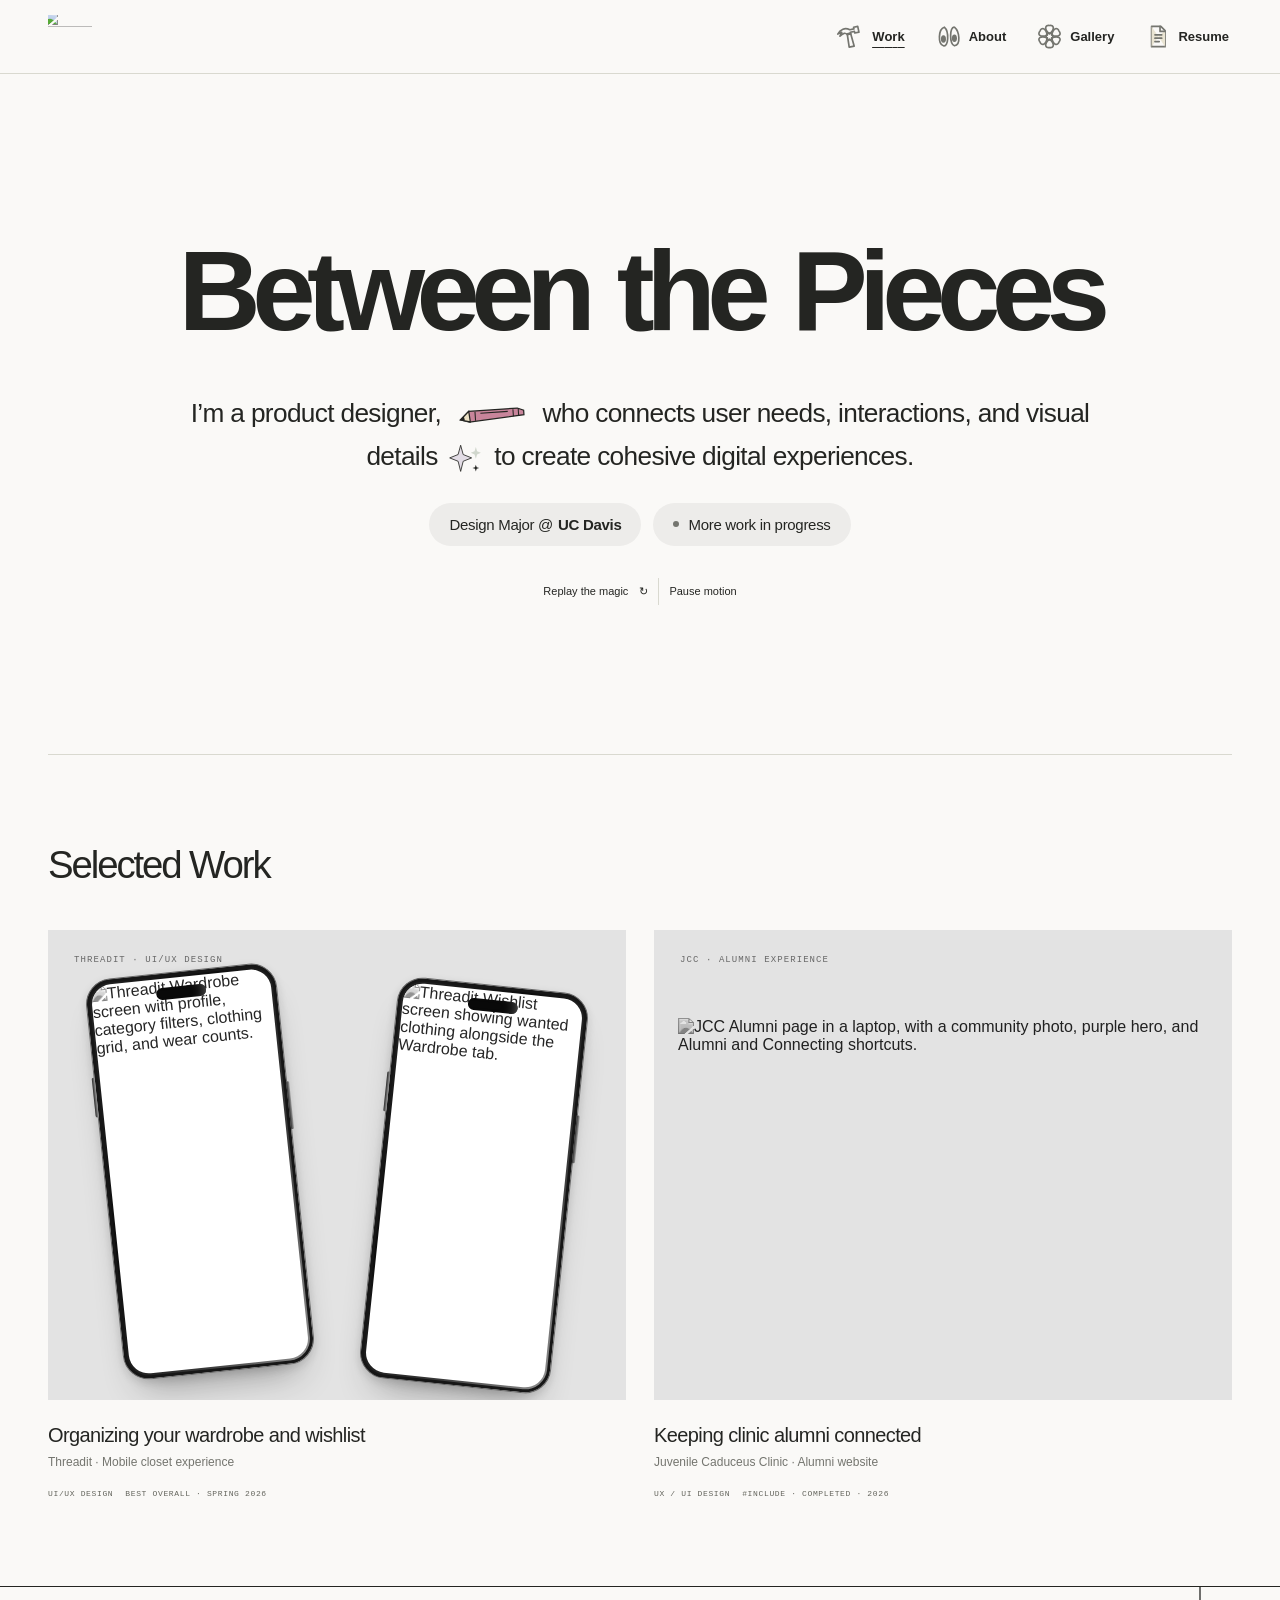
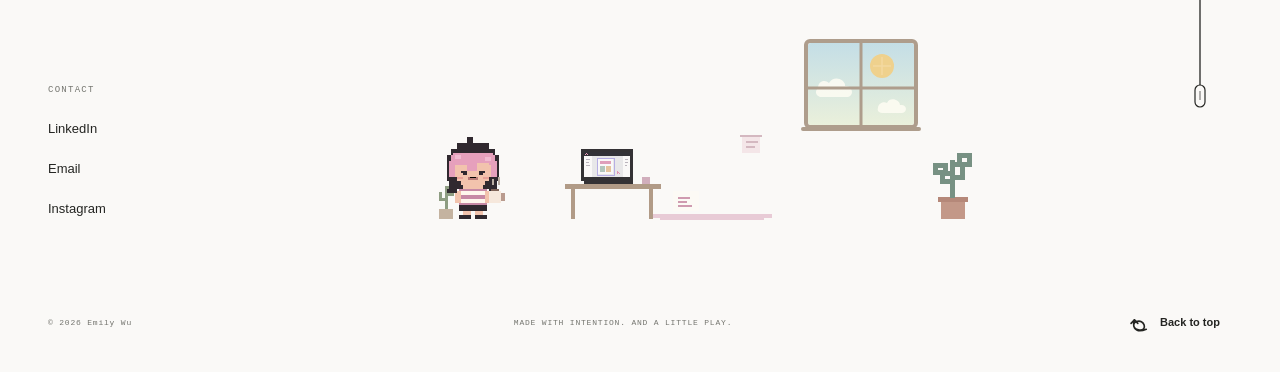
==== index.html @ c94de5dd "Add portfolio pages and first asset bundle" ====
<!doctype html>
<html lang="en">
<head>
  <meta charset="utf-8">
  <meta name="viewport" content="width=device-width, initial-scale=1">
  <meta name="description" content="Emily Wu’s UI/UX portfolio — Between the Pieces, a playful exploration of thoughtful digital experiences.">
  <title>Emily Wu · Product Design Portfolio</title>
  <link rel="stylesheet" href="style.css?v=lift-pencil-17">
  <link rel="stylesheet" href="threadit.css?v=blue-medal-23">
  <link rel="stylesheet" href="jcc.css?v=native-prototype-8">
<link rel="icon" href="assets/emily-wu-logo.jpg" type="image/jpeg"><link rel="stylesheet" href="footer.css?v=studio-window-8"><link rel="stylesheet" href="theme.css?v=paper-wall-5"><script src="theme.js"></script><link rel="stylesheet" href="nav-interactions.css?v=hamburger-9"></head>
<body data-page="home">
  <div class="page-entry" aria-hidden="true"><div class="page-entry-screen"></div></div>
  <a class="skip-link" href="#main">Skip to content</a>
  <header class="site-header">
    <a class="identity" href="./#top" aria-label="Emily Wu, home"><span class="identity-mark" aria-hidden="true"><img src="assets/emily-wu-logo.jpg" alt="" width="1150" height="1077"></span></a>
    <nav aria-label="Main navigation"><a href="./#work" aria-current="page">Work</a><a href="about.html">About</a><a href="gallery.html">Gallery</a><a href="resume.html">Resume</a></nav>
  </header>
  <main id="main">
    <section class="hero" id="top" aria-labelledby="hero-title">
      <h1 id="hero-title" aria-label="Between the Pieces"><span id="words" class="words"></span></h1>
      <p class="hero-subtitle">I’m a <strong>product designer,</strong> <button class="pencil-button" id="pick-up-pencil" type="button" aria-label="Click to switch ink; drag to place the pencil" title="Click to switch ink; drag to place the pencil"><svg class="hero-inline-art hero-pen" viewBox="0 0 86 28" aria-hidden="true"><path data-pencil-body d="M7 17 17 8 72 8 79 11 79 16 17 20Z" fill="#c8859b" stroke="currentColor" stroke-width="1.4"/><path d="m7 17 10-9 1 12Z" fill="#ece1c5" stroke="currentColor" stroke-width="1.4"/><path d="m7 17 4-4 1 5Z" fill="currentColor"/><path d="M24 9v10M67 9v8M30 11h31M73 8v9" fill="none" stroke="currentColor" stroke-width="1.2"/></svg></button> who connects user needs, interactions, and visual details <svg class="hero-inline-art hero-sparkles" viewBox="0 0 42 36" aria-hidden="true"><path d="m15 2 3 11 10 4-10 4-3 12-3-12-10-4 10-4Z" fill="#e2dce5" stroke="currentColor" stroke-width="1"/><path d="m33 4 1.5 5 4.5 2-4.5 2-1.5 5-1.5-5-4.5-2 4.5-2Z" fill="#d1d7cd"/><path d="m33 25 1 3 3 1-3 1-1 3-1-3-3-1 3-1Z" fill="currentColor"/></svg> to create cohesive digital experiences.</p>
      <div class="hero-context" aria-label="Education and current work"><span>Design Major @ <strong>UC Davis</strong></span><span><i aria-hidden="true"></i>More work in progress</span></div>
      <div class="hero-controls"><div><button id="replay" type="button" disabled>Replay the magic <span>↻</span></button><button id="pause" type="button" aria-pressed="false" disabled>Pause motion</button></div></div>
      <p id="status" class="sr-only" role="status">Preparing the letter images.</p>
    </section>
    <section class="work-section section" id="work" aria-labelledby="work-title">
      <div class="section-head"><div><h2 id="work-title">Selected Work</h2></div></div>
      <div class="project-grid">
        <article class="project"><a class="project-cover threadit-cover has-composite" href="threadit.html" aria-label="Open Threadit: wardrobe and wishlist case study"><span class="cover-label">THREADIT · UI/UX DESIGN</span><span class="threadit-cover-asset"><span class="threadit-cover-screens"><span class="iphone"><span class="iphone-display"><img src="assets/threadit/closet-wardrobe.png" width="402" height="874" loading="lazy" decoding="async" alt="Threadit Wardrobe screen with profile, category filters, clothing grid, and wear counts."></span></span><span class="iphone"><span class="iphone-display"><img src="assets/threadit/closet-wishlist.png" width="402" height="874" loading="lazy" decoding="async" alt="Threadit Wishlist screen showing wanted clothing alongside the Wardrobe tab."></span></span></span></span></a><div class="project-info"><div><h3><a href="threadit.html">Organizing your wardrobe and wishlist</a></h3><p>Threadit · Mobile closet experience</p></div></div><div class="project-tags"><span>UI/UX DESIGN</span><span>BEST OVERALL · SPRING 2026</span></div></article>
        <article class="project"><a class="project-cover jcc-cover" href="project-02.html" aria-label="Open JCC: clinic alumni website case study"><span class="cover-label">JCC · ALUMNI EXPERIENCE</span><img src="assets/jcc/alumni-preview.webp" width="1280" height="776" loading="lazy" decoding="async" alt="JCC Alumni page in a laptop, with a community photo, purple hero, and Alumni and Connecting shortcuts."></a><div class="project-info"><div><h3><a href="project-02.html">Keeping clinic alumni connected</a></h3><p>Juvenile Caduceus Clinic · Alumni website</p></div></div><div class="project-tags"><span>UX / UI DESIGN</span><span>#INCLUDE · COMPLETED · 2026</span></div></article>
      </div>
    </section>
  </main>
  <footer class="site-footer"><span>© <span id="year">2026</span> <span data-profile-name>Emily Wu</span></span><span class="footer-signature">MADE WITH INTENTION. AND A LITTLE PLAY.</span><a href="#top">Back to top ↑</a></footer>
  <script src="navigation.js"></script><script src="config.js?v=product-designer-13"></script><script src="app.js?v=full-pause-13"></script><script src="threadit-assets.js?v=item-hero-2"></script><script src="threadit.js?v=quiet-data-8"></script>
<script src="pencil.js?v=lift-draw-17"></script>
<script src="footer-girl.js?v=studio-window-8"></script>
<script src="nav-interactions.js?v=hamburger-7"></script></body>
</html>
---- style.css ----
:root{--paper:#faf9f7;--ink:#242522;--muted:#74756f;--line:#d9d9d0;--accent:#e85d37;--exit-duration:620ms;color-scheme:light}*{box-sizing:border-box}html{scroll-behavior:smooth;scroll-padding-top:28px}body{margin:0;background:var(--paper);color:var(--ink);font-family:Arial,Helvetica,sans-serif;-webkit-font-smoothing:antialiased}button,a{-webkit-tap-highlight-color:transparent}a{color:inherit;text-decoration:none}button{font:inherit;color:inherit;cursor:pointer}button:disabled{opacity:.45;cursor:wait}button:focus-visible,a:focus-visible{outline:2px solid var(--accent);outline-offset:5px}button{border:0;background:none}img{max-width:100%}::selection{background:#f2b199;color:var(--ink)}.site-header,.section,.hero,.site-footer{width:min(1280px,calc(100% - 96px));margin-inline:auto}.site-header{height:118px;display:flex;align-items:center;justify-content:space-between;border-bottom:1px solid var(--line)}.identity{display:flex;align-items:center;gap:14px;font-size:14px;font-weight:600}.identity small{display:block;margin-top:4px;font-size:12px;font-weight:400;color:var(--muted)}.identity-mark{display:block;position:relative;flex:none;width:44px;height:44px;overflow:hidden}.identity-mark img{display:block;position:absolute;width:138%;height:auto;max-width:none;left:-18.5%;top:-17.5%;mix-blend-mode:multiply}.site-header nav{display:flex;gap:36px;font-size:13px}.site-header nav a{padding-block:14px;position:relative}.site-header nav a:after{content:"";position:absolute;left:0;right:0;bottom:5px;height:1px;background:var(--ink);transform:scaleX(0);transform-origin:left;transition:transform .2s}.site-header nav a:hover:after{transform:scaleX(1)}.site-header nav a span{font-size:12px;color:var(--muted)}
.hero{padding-top:48px;padding-bottom:66px;min-height:680px;display:flex;flex-direction:column;justify-content:space-between}.hero-eyebrow,.eyebrow{font:10px/1.6 "Courier New",monospace;letter-spacing:.12em}.hero-eyebrow{display:flex;justify-content:space-between;align-items:center}.hero-eyebrow span:first-child{font:12px/1.5 Arial,sans-serif;letter-spacing:0;display:flex;align-items:center;gap:9px}.status-dot{width:6px;height:6px;background:var(--accent);border-radius:50%}h1{font-size:clamp(60px,9.25vw,132px);font-weight:600;letter-spacing:-.085em;line-height:1.2;margin:32px 0 34px;position:relative}h1 .words{display:flex;flex-direction:column;align-items:center;gap:.02em}.title-line{display:flex;align-items:baseline;justify-content:center;white-space:nowrap;min-height:1.27em;width:100%}.word{display:inline-flex;align-items:baseline}.space{width:.26em;flex-shrink:0}.letter{display:inline-block;position:relative;padding:0;border:0;background:none;font:inherit;letter-spacing:inherit;line-height:inherit;transition:padding-inline .45s cubic-bezier(.22,1,.36,1);cursor:crosshair}.char{display:block;transition:opacity .15s,transform .3s}.letter.active .char{opacity:0;transform:scale(.85)}.letter .sticker{position:absolute;display:flex;align-items:center;justify-content:center;left:50%;top:50%;width:1.3em;height:1.28em;pointer-events:none;z-index:3;transform-origin:center}.sticker img{display:block;object-fit:contain;width:auto;height:1.14em;max-width:1.25em}.letter.returning .char{animation:letter-return var(--exit-duration) both}@keyframes letter-return{0%,20%{opacity:0;transform:scale(.88)}70%{opacity:1;transform:scale(1.025)}100%{opacity:1;transform:scale(1)}}.hero-bottom{display:grid;grid-template-columns:1fr auto 1fr;gap:32px;align-items:end}.hero-bottom>p{font-size:15px;line-height:1.7;margin:0;letter-spacing:-.01em}.hero-controls{text-align:center}.interaction-note{font-size:11px;color:var(--muted);display:block;margin-bottom:10px}.hero-controls button{font-size:11px;padding:7px 10px}.hero-controls button:first-child{border-right:1px solid var(--line)}.hero-controls button span{margin-left:8px}.round-link{justify-self:end;display:grid;place-items:center;border:1px solid #bfc0b7;border-radius:50%;width:46px;height:46px;font-size:22px;transition:transform .2s,background .2s}.round-link:hover{transform:translateY(4px);background:white}
.section{padding-block:88px;border-top:1px solid var(--line)}.section-head{display:flex;align-items:end;justify-content:space-between;gap:30px;margin-bottom:44px}.section h2{font-size:clamp(30px,3vw,43px);letter-spacing:-.055em;line-height:1.12;font-weight:500;margin:16px 0 0}.section-head>p{font-size:13px;line-height:1.65;color:var(--muted);margin:0}.project-grid{display:grid;grid-template-columns:1fr 1fr;gap:28px}.project-cover{display:block;width:100%;aspect-ratio:1.23;position:relative;overflow:hidden;text-align:left;transition:background .3s}.cover-one{background:#e3e3df}.cover-two{background:#d2d3cf}.cover-label{position:absolute;top:25px;left:26px;font:9px "Courier New",monospace;letter-spacing:.12em;color:#666963}.cover-corner{position:absolute;bottom:22px;right:24px;border:1px solid #969993;border-radius:50%;width:31px;height:31px;display:grid;place-items:center;transition:background .2s}.project-cover:hover .cover-corner{background:var(--ink);color:white}.project-cover:hover .dashboard-mock{transform:translate(-50%,-48%) rotate(-4deg) scale(1.025)}.dashboard-mock{position:absolute;display:flex;left:50%;top:52%;width:79%;height:62%;background:#fafaf8;border:1px solid #fff;border-radius:8px;box-shadow:0 20px 28px #00000014;transform:translate(-50%,-50%) rotate(-6deg);transition:transform .4s}.mock-sidebar{width:15%;border-right:1px solid #e4e4e0;padding:14px 10px;display:flex;align-items:center;flex-direction:column;gap:17px}.mock-sidebar b{font-size:19px}.mock-sidebar i{width:12px;height:3px;background:#c9cbc5}.mock-sidebar i:first-of-type{background:#393c36}.mock-main{padding:18px;width:85%;display:flex;flex-direction:column;gap:16px}.mock-top{display:flex;justify-content:space-between;align-items:center;font-size:11px}.mock-top b{font-weight:500}.mock-top i{font-style:normal}.mock-metrics{display:flex;gap:10px}.mock-metrics>i{font-size:20px;font-style:normal;width:33.33%;padding:10px;border:1px solid #dedfda;border-radius:4px}.mock-metrics>i span{display:block;font:5px "Courier New",monospace;letter-spacing:.1em;margin-top:7px;color:#777c70}.mock-chart{display:flex;align-items:end;justify-content:space-between;gap:8px;height:90px;border-bottom:1px solid #e2e3dd;padding-top:3px}.mock-chart i{width:12%;background:#c4c9c0;height:45%;border-radius:2px 2px 0 0}.mock-chart i:nth-child(2n){height:62%}.mock-chart i:nth-child(3n){height:78%}.mock-chart i:nth-child(7){height:88%;background:#444a3f}.mock-chart i:nth-child(8){height:95%;background:#272f22}.mock-chart i:nth-child(9){height:70%;background:#9ea796}.mock-bottom{display:flex;gap:9px}.mock-bottom i{width:30%;height:4px;background:#d9dcd4}.phone-mock{position:absolute;width:29%;height:76%;top:15%;border:5px solid #282b26;border-radius:24px;box-shadow:0 18px 30px #00000025;padding:29px 13px 13px;overflow:hidden;transition:transform .4s}.phone-back{left:23%;top:11%;background:#232722;color:#f5f5ed;transform:rotate(-12deg)}.phone-front{left:49%;background:#f7f7f2;transform:rotate(9deg)}.project-cover:hover .phone-back{transform:rotate(-16deg) translateY(-6px)}.project-cover:hover .phone-front{transform:rotate(13deg) translateY(5px)}.phone-notch{position:absolute;left:50%;top:7px;transform:translateX(-50%);height:5px;width:30%;background:#282b26;border-radius:10px}.phone-caption{font-size:22px;line-height:1.05;letter-spacing:-.05em;display:block;margin-top:5px}.phone-orbit{display:block;font-size:99px;text-align:center;line-height:1.3;color:#969d8b}.phone-lines i{display:block;background:#5c6255;height:4px;margin:9px 4px;width:75%}.phone-lines i:last-child{width:50%}.phone-greeting{display:block;font-size:17px;line-height:1.15;letter-spacing:-.05em;margin-top:7px}.phone-card{display:flex;position:relative;flex-direction:column;background:#dcdfd5;border-radius:6px;padding:12px 9px;margin-top:20px;gap:5px}.phone-card b{font-size:12px;font-weight:500}.phone-card span{font-size:7px}.phone-card i{font-style:normal;margin-top:20px;font-size:16px;align-self:end}.phone-list i{display:block;margin-top:14px;border-bottom:1px solid #c9cdc2;height:12px}.phone-nav{position:absolute;bottom:16px;left:0;right:0;text-align:center;font-size:15px}.project-info{display:flex;justify-content:space-between;margin-top:24px}.project-info h3{font-size:20px;font-weight:500;letter-spacing:-.03em;margin:0 0 8px}.project-info p{font-size:12px;color:var(--muted);margin:0}.project-info>span{font:11px "Courier New",monospace;color:var(--muted);padding-top:3px}.project-tags{display:flex;gap:12px;flex-wrap:wrap;margin-top:20px;font:8px "Courier New",monospace;letter-spacing:.08em;color:#63645c}
.about-section{display:grid;grid-template-columns:1fr 1fr;gap:9%;align-items:center;padding-block:106px}.about-art{aspect-ratio:1.12;position:relative;background:#ece9df;border-radius:50% 50% 43% 47%;max-width:480px}.about-art>img{position:absolute;left:50%;top:49%;transform:translate(-50%,-50%) rotate(-9deg);width:57%;height:72%;object-fit:contain;transition:transform .5s}.about-art:hover>img{transform:translate(-50%,-50%) rotate(9deg) scale(1.04)}.orbit-label{font:10px/1.5 "Courier New",monospace;letter-spacing:.1em;position:absolute;left:12%;top:13%;transform:rotate(-9deg)}.small-star{position:absolute;right:10%;top:17%;color:var(--accent);font-size:60px}.art-caption{position:absolute;bottom:10%;left:10%;font-size:11px;line-height:1.5}.about-copy>p{font-size:14px;line-height:1.75;color:#5d6056;max-width:400px;margin:24px 0 0}.about-copy .personal-note{font-size:12px;color:var(--muted)}.text-link{display:inline-block;border-bottom:1px solid var(--ink);padding:10px 0;font-size:12px;margin-top:18px}.text-link span{margin-left:30px}.contact-section{display:flex;justify-content:space-between;align-items:center;padding-block:94px 100px}.contact-section h2{font-size:clamp(52px,7vw,100px);letter-spacing:-.07em;line-height:1.02;margin-top:24px}.end-dot{color:var(--accent)}.contact-link{display:inline-block;margin-top:34px;border-bottom:1px solid var(--ink);padding:8px 0;font-size:16px}.contact-link span{margin-left:65px}.contact-section>img{width:23%;max-width:240px;height:260px;object-fit:contain;transform:rotate(12deg);transition:transform .5s}.contact-section>img:hover{transform:rotate(-10deg) scale(1.07)}.site-footer{border-top:1px solid var(--line);padding-block:26px 34px;display:flex;justify-content:space-between;gap:20px;font-size:10px;color:var(--muted)}.site-footer>span:nth-child(2){font:8px "Courier New",monospace;letter-spacing:.1em}
dialog{border:1px solid var(--line);background:var(--paper);color:var(--ink);padding:32px;max-width:620px;width:calc(100% - 32px);max-height:85vh;overflow:auto}dialog::backdrop{background:#181c18aa;backdrop-filter:blur(5px)}.dialog-head{display:flex;align-items:center;justify-content:space-between}.close-dialog{font-size:27px;line-height:1;padding:4px 8px}dialog h2{font-size:36px;font-weight:500;letter-spacing:-.05em;margin:24px 0 12px}dialog p{color:var(--muted);font-size:14px;line-height:1.6}.dialog-intro{margin-bottom:30px}.case-sections section{padding-top:14px;margin-top:20px;border-top:1px solid var(--line)}.case-sections h3{font-size:17px;font-weight:500;margin:10px 0}.dialog-done{margin-top:20px;padding:13px 0;border-bottom:1px solid var(--ink);font-size:13px}.sr-only{position:absolute;width:1px;height:1px;padding:0;margin:-1px;overflow:hidden;clip:rect(0,0,0,0);white-space:nowrap;border:0}.skip-link{position:absolute;top:-60px;left:20px;background:white;padding:12px;z-index:10}.skip-link:focus{top:10px}
@media(min-width:1600px){.hero{min-height:740px}}@media(max-width:900px){.site-header,.section,.hero,.site-footer{width:calc(100% - 48px)}.site-header nav{gap:22px}.hero{min-height:590px;padding-top:36px}h1{font-size:10vw}.hero-bottom{grid-template-columns:1fr auto;gap:20px}.hero-controls{grid-column:1/-1;grid-row:2;text-align:left;display:flex;align-items:center;gap:20px}.interaction-note{margin:0}.hero-bottom .round-link{grid-column:2;grid-row:1}.section{padding-block:65px}.section-head{align-items:start}.project-grid{gap:20px}.dashboard-mock{width:84%;height:60%}.mock-main{padding:11px;gap:10px}.mock-metrics>i{padding:7px;font-size:15px}.mock-chart{height:60px;gap:5px}.phone-mock{border-width:4px;border-radius:18px;padding:24px 8px 10px;width:31%}.phone-caption{font-size:16px}.phone-greeting{font-size:12px}.phone-card{padding:9px 7px;margin-top:14px}.phone-orbit{font-size:65px}.phone-card i{margin-top:12px}.phone-list i{margin-top:8px}.about-section{gap:5%}.about-copy .eyebrow{font-size:8px}.about-copy>p{font-size:13px}.small-star{font-size:44px}.contact-section>img{height:220px}}@media(max-width:600px){.site-header,.section,.hero,.site-footer{width:calc(100% - 36px)}.site-header{height:92px}.identity{gap:10px;font-size:12px}.identity small{font-size:10px}.identity-mark{width:36px;height:36px}.site-header nav{gap:16px;font-size:11px}.site-header nav a:last-child{display:none}.hero{min-height:500px;padding-top:28px;padding-bottom:42px}.hero-eyebrow>span:last-child{display:none}.hero-eyebrow span:first-child{font-size:10px}h1{font-size:10.8vw;letter-spacing:-.075em;margin:49px 0 45px}.title-line{min-height:1.38em}.hero-bottom>p{font-size:12px}.hero-controls{display:block}.interaction-note{font-size:10px;margin-bottom:8px}.hero-controls button{padding-left:0;padding-right:15px}.hero-controls button:last-child{padding-left:15px}.round-link{width:39px;height:39px;font-size:19px}.section{padding-block:48px}.section-head{display:block;margin-bottom:30px}.section-head>p{font-size:12px;margin-top:18px}.eyebrow{font-size:9px}.section h2{font-size:31px;margin-top:12px}.project-grid{grid-template-columns:1fr;gap:36px}.project-cover{aspect-ratio:1.2}.dashboard-mock{height:63%}.mock-main{padding:16px;gap:15px}.mock-chart{height:78px}.mock-metrics>i{font-size:19px;padding:8px}.phone-mock{padding:27px 10px 12px;border-radius:23px}.phone-caption{font-size:21px}.phone-greeting{font-size:16px}.phone-card{margin-top:18px;padding:11px}.phone-orbit{font-size:88px}.phone-card i{margin-top:20px}.project-info{margin-top:19px}.project-info h3{font-size:19px}.project-tags{margin-top:16px}.about-section{grid-template-columns:1fr;gap:35px}.about-art{max-width:320px;width:90%;margin-inline:auto}.about-copy>p{font-size:14px}.about-copy .eyebrow{font-size:8px}.about-copy h2{font-size:35px}.contact-section{position:relative;align-items:end;gap:15px;padding-bottom:55px}.contact-section h2{font-size:51px}.contact-section .eyebrow{font-size:8px}.contact-section>img{width:21%;height:115px;align-self:center}.contact-link{font-size:14px;margin-top:28px}.site-footer{font-size:9px;flex-wrap:wrap;gap:15px;padding-block:22px}.site-footer>span:nth-child(2){order:3;width:100%;font-size:7px}dialog{padding:24px}dialog h2{font-size:29px}}
.work-section .project-cover{filter:grayscale(1)}.hero-bottom>p{max-width:400px}.about-art{cursor:pointer}.contact-section>img{cursor:pointer}
@media(prefers-reduced-motion:reduce){html{scroll-behavior:auto}*,*:before,*:after{animation:none!important;transition:none!important}.letter .sticker{display:none}.letter.active .char{opacity:1;transform:none}}

/* One-line title with a directly adjacent subtitle. */
.page-entry{display:none;position:fixed;inset:0;z-index:100;background:var(--ink);pointer-events:none;overflow:hidden}
.page-entry-screen{position:absolute;inset:0;background:var(--paper);transform-origin:center;transform:scale(.002,.002)}
.entry-active .page-entry{display:block;animation:screen-clear 650ms linear both}
.entry-active .page-entry-screen{animation:screen-on 650ms cubic-bezier(.22,1,.36,1) both}
.entry-active .site-header,.entry-active main,.entry-active .site-footer{animation:page-arrive 650ms ease both}
@keyframes screen-on{0%{transform:scale(.002,.002);opacity:0}12%{transform:scale(.002,.002);opacity:1}32%{transform:scale(.65,.002)}43%{transform:scale(1,.002)}75%,100%{transform:scale(1,1);opacity:1}}
@keyframes screen-clear{0%,76%{opacity:1}100%{opacity:0}}
@keyframes page-arrive{0%,58%{opacity:0;transform:translateY(6px)}100%{opacity:1;transform:translateY(0)}}
@media(prefers-reduced-motion:reduce){.entry-active .page-entry{display:none}}
.hero{justify-content:center;align-items:center;padding-block:100px;gap:0}
.hero h1{width:100%;font-size:clamp(24px,8.9vw,128px);margin:0;letter-spacing:-.075em}
.hero-subtitle{max-width:700px;margin:14px 0 0;font-size:15px;line-height:1.7;text-align:center;letter-spacing:-.01em}
.hero .hero-controls{display:block;text-align:center;margin-top:32px}
@media(max-width:600px){.hero{min-height:440px;padding-block:80px}.hero h1{font-size:8.9vw}.hero-subtitle{margin-top:12px;font-size:12px;max-width:340px}.hero .hero-controls{margin-top:26px}.hero-controls button{padding:7px 10px}}

/* Shared navigation stays within reach on every page. */
html{scroll-padding-top:110px}
.site-header{position:sticky;top:0;z-index:50;width:100%;height:92px;padding-inline:max(48px,calc((100% - 1280px)/2));background:rgba(250,249,247,.94);backdrop-filter:blur(16px)}
.site-header nav a[aria-current="page"]:after{transform:scaleX(1)}
.skip-link{position:fixed;z-index:101}
body{min-height:100vh;display:flex;flex-direction:column}
main{flex:1}
.subpage-main>.section:first-child{border-top:0}
.page-heading{font-size:clamp(40px,5vw,68px);font-weight:500;line-height:1.08;letter-spacing:-.06em;margin:18px 0 0}
.subpage-main .about-section{min-height:calc(100vh - 190px)}
.about-art{text-align:left;color:var(--ink);width:100%}
.about-copy .page-heading{font-size:clamp(38px,4.4vw,62px)}
.site-footer{align-items:center;min-height:94px}
.footer-play{display:flex;align-items:center;gap:12px;padding:0;font:8px "Courier New",monospace;letter-spacing:.1em;color:var(--muted)}
.footer-play img{width:36px;height:42px;object-fit:contain;transform:rotate(-8deg);transition:transform .35s}
.footer-play:hover img{transform:rotate(9deg) scale(1.1)}
.resume-head{display:flex;align-items:end;justify-content:space-between;gap:30px}
.resume-role{font-size:16px;margin:16px 0 0;color:var(--muted)}
.resume-head .text-link{white-space:nowrap;font-size:12px}
.resume-intro{font-size:17px;line-height:1.7;max-width:630px;margin:36px 0 54px}
.resume-grid{display:grid;grid-template-columns:2fr 1fr;gap:9%}
.resume-block{border-top:1px solid var(--line);padding-top:24px;margin-bottom:48px}
.resume-block h2{font-size:23px;margin:0 0 28px;letter-spacing:-.04em}
.resume-item{margin-bottom:32px}
.resume-item h3{font-size:15px;font-weight:500;line-height:1.5;margin:0 0 10px}
.resume-meta{font:9px "Courier New",monospace;letter-spacing:.1em;color:var(--muted)}
.resume-item p{font-size:13px;line-height:1.75;color:var(--muted);max-width:540px;margin:13px 0 0}
@media(max-width:900px){.site-header{padding-inline:24px}.site-footer{gap:15px}.footer-play{font-size:7px;gap:8px}}
@media(max-width:600px){
  html{scroll-padding-top:130px}
  .site-header{height:auto;min-height:112px;flex-wrap:wrap;gap:13px;padding:16px 18px 10px}
  .site-header nav{width:100%;justify-content:space-between;gap:16px;font-size:12px}
  .site-header nav a{padding-block:10px}
  .site-header nav a:last-child{display:block}
  .page-heading,.about-copy .page-heading{font-size:40px}
  .subpage-main .about-section{min-height:0;padding-top:42px}
  .site-footer{gap:18px;padding-block:20px}
  .footer-play{order:3;justify-content:center;width:100%;font-size:7px}
  .resume-head{display:block}.resume-head .text-link{margin-top:24px}
  .resume-intro{font-size:15px;margin:28px 0 38px}
  .resume-grid{grid-template-columns:1fr;gap:0}
  .resume-block{margin-bottom:34px}
}
.case-intro{padding-bottom:0}
.case-back{display:block;width:fit-content;font-size:12px;margin-bottom:44px;color:var(--muted)}
.case-back:hover,.project-info h3 a:hover{color:var(--ink);text-decoration:underline;text-underline-offset:4px}
.case-intro .page-heading{font-size:clamp(44px,6vw,80px)}
.case-subtitle{font-size:17px;line-height:1.7;margin:22px 0 0;color:var(--muted)}
.case-meta{display:grid;grid-template-columns:repeat(4,1fr);gap:24px;border-top:1px solid var(--line);margin:40px 0;padding-top:24px}
.case-meta dt{font:9px "Courier New",monospace;letter-spacing:.1em;color:var(--muted)}
.case-meta dd{font-size:13px;line-height:1.6;margin:10px 0 0}
.case-visual{aspect-ratio:2.4;min-height:390px;filter:grayscale(1)}
.case-visual .dashboard-mock{width:76%;max-width:800px;height:72%;top:51%}
.case-visual .mock-main{padding:24px;gap:18px}
.case-visual .mock-top{font-size:16px}
.case-visual .mock-metrics>i{font-size:27px;padding:13px}
.case-visual .mock-metrics>i span{font-size:8px}
.case-visual .mock-chart{height:100px}
.case-visual .phone-mock{width:168px;height:330px;padding:32px 14px 14px;top:calc(50% - 165px)}
.case-visual .phone-back{left:calc(50% - 185px)}
.case-visual .phone-front{left:calc(50% + 12px);top:calc(50% - 145px)}
.case-toc{display:flex;gap:32px;padding-block:25px;font-size:12px;overflow:auto}
.case-toc a:hover{text-decoration:underline;text-underline-offset:4px}
.case-section{display:grid;grid-template-columns:1fr 3fr;gap:8%;padding-block:64px}
.case-section>.eyebrow{padding-top:10px;color:var(--muted)}
.case-copy h2{margin:0 0 22px;font-size:clamp(30px,3vw,42px)}
.case-copy h3{font-size:17px;font-weight:500;margin:32px 0 12px;letter-spacing:-.02em}
.case-copy p{font-size:14px;line-height:1.8;color:var(--muted);margin:0;max-width:670px}
.case-artifact{margin:34px 0 0}
.case-artifact>div{min-height:240px;background:#eaeae5;border:1px dashed #c4c5bc;display:grid;place-items:center;text-align:center;padding:24px;font:11px/1.7 "Courier New",monospace;letter-spacing:.04em;color:#777a70}
.case-artifact figcaption{font-size:11px;line-height:1.7;color:var(--muted);margin-top:13px}
.case-next{display:flex;align-items:center;justify-content:space-between;gap:32px;padding-block:52px}
.case-next>a:first-child{font-size:12px;color:var(--muted)}
.case-next>a:last-child{display:flex;flex-direction:column;gap:14px}
.case-next>a:last-child>span:last-child{font-size:30px;letter-spacing:-.04em}
.case-next>a:last-child>span:last-child>span{margin-left:44px;display:inline-block;transition:transform .2s}
.case-next>a:last-child:hover>span:last-child>span{transform:translateX(6px)}
@media(max-width:600px){
  .case-back{margin-bottom:34px;font-size:11px}
  .case-intro .page-heading{font-size:44px}
  .case-subtitle{font-size:14px;margin-top:18px}
  .case-meta{grid-template-columns:1fr 1fr;gap:24px;margin:30px 0}
  .case-meta dd{font-size:12px}
  .case-visual{aspect-ratio:auto;min-height:0;height:330px}
  .case-visual .dashboard-mock{width:88%;height:64%}
  .case-visual .mock-main{padding:13px;gap:14px}
  .case-visual .mock-top{font-size:11px}
  .case-visual .mock-metrics>i{font-size:16px;padding:8px}
  .case-visual .mock-metrics>i span{font-size:5px}
  .case-visual .mock-chart{height:65px}
  .case-visual .phone-mock{width:120px;height:264px;padding:29px 10px 12px;top:calc(50% - 132px);border-width:4px}
  .case-visual .phone-back{left:calc(50% - 127px)}
  .case-visual .phone-front{left:calc(50% + 4px);top:calc(50% - 112px)}
  .case-visual .phone-caption{font-size:18px}
  .case-visual .phone-orbit{font-size:65px}
  .case-visual .phone-greeting{font-size:13px}
  .case-visual .phone-card{margin-top:14px;padding:9px 7px}
  .case-visual .phone-card i{margin-top:12px}
  .case-visual .phone-list i{margin-top:8px}
  .case-toc{gap:24px;font-size:11px;padding-block:22px}
  .case-section{grid-template-columns:1fr;gap:20px;padding-block:40px}
  .case-copy h2{font-size:31px;margin-bottom:18px}
  .case-copy p{font-size:13px}
  .case-artifact>div{min-height:200px;font-size:10px}
  .case-next{padding-block:36px}
  .case-next>a:last-child>span:last-child{font-size:24px}
  .case-next>a:last-child>span:last-child>span{margin-left:24px}
}
@media print{
  body{background:#fff;color:#111;display:block}
  .site-header,.site-footer,.skip-link,#print-resume{display:none}
  .resume-section{width:100%;padding:0;border:0}
  .resume-grid{grid-template-columns:2fr 1fr;gap:7%}
  .resume-block,.resume-item{break-inside:avoid}
  .resume-block{margin-bottom:24px}
  .resume-intro{margin:24px 0 32px}
  .page-heading{font-size:42px}
}

.work-section .section-head h2{margin:0}

/* A wall of community moments above a quiet, personal workspace. */
[hidden]{display:none!important}
.gallery-section{width:100%;margin:0;padding:0}
.gallery-tools{position:absolute;top:20px;right:clamp(20px,4vw,64px);left:20px;z-index:3;display:flex;gap:12px;align-items:center;flex-wrap:wrap;justify-content:end}
.gallery-tools button{font-size:11px;white-space:nowrap;padding:10px 12px}
.gallery-tools button span{margin-left:12px}
.gallery-tools .add-photos{border:1px solid #c7c5bb;border-radius:22px;padding-inline:18px}
.gallery-tools .add-photos:hover{background:#eae7de}
.memory-room{height:var(--room-height,770px);position:relative;isolation:isolate;overflow:hidden;background:radial-gradient(ellipse at 18% 10%,#fffdf5aa,transparent 62%),linear-gradient(115deg,#e8dfd2,#eee6dc 55%,#e4d8c9)}
.memory-room:before{content:"";position:absolute;inset:0;background:repeating-radial-gradient(circle at 10% 10%,#8b736306 0 1px,transparent 1px 4px);opacity:.5;pointer-events:none;z-index:-1}
.wall-light{position:absolute;width:64%;height:90%;left:-10%;top:-10%;transform:rotate(-20deg);background:linear-gradient(90deg,transparent 13%,#fffdfc58 13% 40%,transparent 40% 42%,#fffdfc48 42% 71%,transparent 71%),linear-gradient(0deg,transparent 49%,#fffdfc25 49% 51%,transparent 51%);filter:blur(7px);pointer-events:none;z-index:-1}
.wall-note{position:absolute;left:2%;top:53%;padding:15px 18px;background:#e6c9c0;box-shadow:2px 4px 5px #5b47321c;transform:rotate(-8deg);font:18px/1.25 "Segoe Print","Bradley Hand","Comic Sans MS",cursive;color:#785b54;width:115px;z-index:-1}
.wall-note:before{content:"";position:absolute;top:-9px;left:34px;width:42px;height:18px;background:#cfbb95a3;transform:rotate(4deg)}
.wall-note span{display:block;text-align:right;font-size:22px;margin-top:4px}
.photo-wall{position:absolute;inset:76px 0 164px;z-index:2}
.polaroid{position:absolute;width:clamp(152px,16vw,188px);padding:11px 11px 13px;text-align:left;background:#fbfaf6;box-shadow:2px 5px 10px #4e403229,0 1px 2px #4e403218;transform:rotate(var(--photo-angle,0deg));touch-action:none;user-select:none;cursor:grab;transition:box-shadow .2s,transform .2s;outline:none}
.polaroid:before{content:"";position:absolute;top:-10px;left:calc(50% - 29px);width:58px;height:21px;background:#ceb999a6;box-shadow:inset 0 0 10px #eee0c729;transform:rotate(-3deg);clip-path:polygon(0 0,100% 3%,98% 96%,2% 100%);z-index:2}
.polaroid:nth-child(3n+2):before{background:#ceaaa29e;transform:rotate(4deg)}
.polaroid:nth-child(3n):before{background:#b2bb9d8f}
.polaroid:hover,.polaroid:focus-visible{box-shadow:4px 9px 18px #4e403232;transform:rotate(var(--photo-angle,0deg)) translateY(-3px)}
.polaroid:focus-visible{outline:none;box-shadow:0 0 0 2px #7e80726b,4px 9px 18px #4e403232}
.polaroid.is-dragging{cursor:grabbing;box-shadow:7px 15px 23px #4e403244;transform:rotate(var(--photo-angle,0deg)) scale(1.025)}
.polaroid>*{pointer-events:none}
.polaroid-image{display:flex;width:100%;aspect-ratio:1;align-items:center;justify-content:center;overflow:hidden;background:#d6d9d0;position:relative;border:1px solid #272c2510}
.polaroid-image img{display:block;width:100%;height:100%;object-fit:cover}
.tone-rose{background:linear-gradient(145deg,#dbbcb4,#ead3c9)}
.tone-sage{background:linear-gradient(130deg,#bfc7b1,#d7ddcc)}
.tone-lavender{background:linear-gradient(145deg,#c7bfd0,#e1d9e4)}
.tone-sand{background:linear-gradient(130deg,#d7c7a6,#ebe0c9)}
.tone-blue{background:linear-gradient(130deg,#b7c8c9,#d1dfe0)}
.tone-peach{background:linear-gradient(130deg,#d3b8a0,#efdbc6)}
.photo-placeholder{display:flex;flex-direction:column;align-items:center;gap:14px;color:#536054;opacity:.7;font:8px "Courier New",monospace;letter-spacing:.07em;text-align:center;padding:12px}
.photo-placeholder svg{width:40px;height:33px;opacity:.7}
.polaroid-caption{display:block;font:15px/1.3 "Segoe Print","Bradley Hand","Comic Sans MS",cursive;letter-spacing:-.035em;color:#494941;overflow:hidden;text-overflow:ellipsis;white-space:nowrap;margin:13px 1px 6px}
.polaroid-community{font:8px/1.5 "Courier New",monospace;color:#7a7a70;display:block;white-space:nowrap;overflow:hidden;text-overflow:ellipsis;margin-inline:1px}
.photo-dialog{max-width:620px;padding:26px}
.photo-dialog-head{display:flex;align-items:center;justify-content:space-between;margin-bottom:20px}
.photo-dialog-head button{font-size:26px;line-height:1;padding:4px 7px}
.photo-detail-image .polaroid-image{aspect-ratio:1.35;max-height:380px}
.photo-detail-image img{object-fit:contain;background:#e9e7de}
.photo-detail-image .photo-placeholder{font-size:11px}
.photo-detail-image .photo-placeholder svg{width:60px;height:49px}
.photo-dialog #photo-community{font:11px/1.7 "Courier New",monospace}
.photo-dialog #photo-contribution{font-size:13px;margin-bottom:0}
.photo-dialog #edit-photo{margin-top:6px;padding-top:13px}
.photo-dialog form{margin-top:22px;border-top:1px solid var(--line);padding-top:22px}
.photo-dialog label{display:block;font-size:11px;margin-bottom:18px;color:#575c51;line-height:1.6}
.photo-dialog input{font:13px Arial,sans-serif;display:block;width:100%;border:1px solid #cccec1;background:#faf9f4;color:var(--ink);margin-top:7px;border-radius:0;padding:11px}
.photo-dialog input:focus{outline:2px solid var(--accent);outline-offset:2px}
.photo-form-row{display:grid;grid-template-columns:1fr 2fr;gap:14px}
.photo-edit-actions{display:flex;justify-content:space-between;gap:18px}
.photo-edit-actions button{font-size:12px;border:1px solid #c3c4b8;padding:11px 16px}
.photo-edit-actions button[type=submit]{background:var(--ink);color:var(--paper);border-color:var(--ink)}
.photo-dialog .photo-local-note{font-size:10px;line-height:1.65;margin:20px 0 0}
@media(max-width:900px){.gallery-tools{gap:4px}.gallery-tools button{font-size:10px}.polaroid{width:160px}.wall-note{left:1%;width:95px;font-size:16px}}
@media(max-width:600px){
  .gallery-tools{top:16px;right:16px;left:16px;gap:9px}
  .gallery-tools button{font-size:10px;padding-left:0}
  .gallery-tools .add-photos{padding-inline:14px}
  .photo-wall{inset:76px 0 158px}
  .polaroid{width:132px;padding:9px 9px 11px}
  .polaroid:before{width:48px;left:calc(50% - 24px);height:18px;top:-8px}
  .polaroid-caption{font-size:13px;margin-top:11px;margin-bottom:5px}
  .polaroid-community{font-size:6px}
  .photo-placeholder{font-size:7px;gap:11px;padding:6px}
  .photo-placeholder svg{width:33px;height:28px}
  .wall-note{display:none}
  .wall-light{width:95%;height:85%;left:-22%}
  
  
  
  
  
  
  
  .photo-dialog{padding:20px}
  .photo-form-row{grid-template-columns:1fr}
  .photo-dialog h2{font-size:28px}
}
@media(prefers-reduced-motion:reduce){.polaroid,.polaroid:hover,.polaroid:focus-visible,.polaroid.is-dragging{transition:none;transform:rotate(var(--photo-angle,0deg))}}

/* Emily's illustration: one coordinate system for the desk, screen and laptop hit area. */
body[data-page=gallery] .memory-room{background:var(--paper)}
body[data-page=gallery] .memory-room:before{display:none}
body[data-page=gallery] .photo-wall{inset:76px 0 0}
.drawn-workspace{position:absolute;bottom:min(-1.18vw,-9px);left:50%;width:max(123%,900px);aspect-ratio:2420/1668;transform:translateX(-52.748%) skewY(-1.09517deg);transform-origin:50% 85%;pointer-events:none;z-index:4}
.drawn-desk{display:block;width:100%;height:100%;pointer-events:none}
.drawn-laptop{position:absolute;left:39.215%;top:68.585%;width:18.678%;height:28.237%;padding:0;border:0;background:none;pointer-events:auto;cursor:zoom-in}
.drawn-laptop:focus-visible{outline:2px dashed #667e72;outline-offset:6px;border-radius:10px}
.drawn-laptop video{position:absolute;left:11.283%;top:3.609%;width:73.894%;height:44.586%;object-fit:contain;background:#fff;clip-path:polygon(2.4% .5%,98.2% 0,100% 99.5%,0 100%);pointer-events:none}
.drawing-dialog{width:min(1000px,calc(100vw - 32px));max-width:1000px;padding:22px;border-radius:12px;max-height:calc(100dvh - 32px);overflow:auto}
.drawing-dialog-head{display:flex;align-items:center;justify-content:flex-end;gap:20px;margin-bottom:16px}
.drawing-dialog h2{font-size:20px;letter-spacing:-.04em;margin:0}
.drawing-dialog-head button{font-size:28px;line-height:1;padding:4px 8px}
.drawing-dialog video{display:block;width:100%;max-height:calc(100dvh - 160px);object-fit:contain;background:#fff}
.drawing-dialog .text-link{font-size:11px;margin-top:14px;padding:8px 0}

/* Project previews reveal their original colors with a small, reversible lift. */
.work-section .project-cover{transition:filter .45s ease,background .45s ease}
.work-section .project:is(:hover,:focus-within) .project-cover{filter:grayscale(0)}
.work-section .project:is(:hover,:focus-within) .threadit-cover{background:#e1e8e2}
.work-section .project:is(:hover,:focus-within) .cover-two{background:#e5ded3}
.work-section .project .phone-mock{transition:transform .45s cubic-bezier(.2,.7,.3,1)}
.work-section .project:is(:hover,:focus-within) .phone-back{transform:rotate(-14deg) translateY(-5px)}
.work-section .project:is(:hover,:focus-within) .phone-front{transform:rotate(11deg) translateY(-4px)}
.work-section .project:is(:hover,:focus-within) .phone-card{background:#cbdac6}
@media(prefers-reduced-motion:reduce){
 .work-section .project:is(:hover,:focus-within) .phone-back{transform:rotate(-12deg)}
 .work-section .project:is(:hover,:focus-within) .phone-front{transform:rotate(9deg)}
}

main[tabindex="-1"]:focus{outline:none}


/* Published gallery: an authored wall with viewing controls only. */
body[data-page=gallery] .photo-wall{inset:40px 0 0}
body[data-page=gallery] .polaroid{cursor:zoom-in;touch-action:pan-y}
body[data-page=gallery] .polaroid-image{aspect-ratio:4/3;background:#f4f2ec}
body[data-page=gallery] .polaroid-image img{object-fit:contain}
body[data-page=gallery] .is-portrait .polaroid-image{aspect-ratio:4/5}
body[data-page=gallery] .photo-dialog{width:min(850px,calc(100vw - 32px));max-width:850px;max-height:calc(100dvh - 32px);overflow:auto}
body[data-page=gallery] .photo-detail-image .polaroid-image{aspect-ratio:auto;max-height:none;border:0;background:transparent}
body[data-page=gallery] .photo-detail-image img{width:100%;height:auto;max-height:55dvh;object-fit:contain;background:transparent}
.photo-reference{font:10px/1.6 "Courier New",monospace;color:var(--muted);margin:0 0 16px}
#photo-context{font-size:13px;line-height:1.8}
.photo-related{margin-top:28px;padding-top:28px;border-top:1px solid var(--line)}
.photo-related figure{margin:0}
.photo-related .polaroid-image{aspect-ratio:auto!important;max-height:none;background:transparent!important;border:0}
body[data-page=gallery] .photo-related .polaroid-image img{width:100%;height:auto;max-height:55dvh;object-fit:contain;background:transparent}
.photo-related figcaption{font-size:12px;line-height:1.7;margin-top:14px;color:var(--ink)}
.photo-related .photo-reference{margin:7px 0 0}

/* Fine paper fibers and a gently raised edge keep the photograph itself clear. */
body[data-page=gallery] .polaroid{
  background-image:url("assets/gallery/paper-grain.svg"),linear-gradient(135deg,#ffffff38,transparent 46%,#574a3210);
  border:1px solid #b7b2a542;
  box-shadow:inset 0 1px 0 #ffffffb3,inset 0 -1px 0 #7c705a15,2px 5px 10px #4e403229,0 1px 2px #4e403218;
}
body[data-page=gallery] .polaroid:is(:hover,:focus-visible){box-shadow:inset 0 1px 0 #ffffffb3,4px 9px 18px #4e403232}

/* A small collection of stationery designs, one for each gallery entry. */
body[data-page=gallery] .polaroid{
  background-color:var(--frame-day,#fbfaf6);
  background-image:url("assets/gallery/paper-grain.svg"),var(--frame-design,linear-gradient(transparent,transparent)),linear-gradient(135deg,#ffffff38,transparent 46%,#574a3210);
}
.polaroid[data-frame="0"]{--frame-day:#faf4e6;--frame-night:#403b32}
.polaroid[data-frame="1"]{--frame-day:#f3dfe3;--frame-night:#49363f;--frame-design:url("assets/gallery/paper-dots.svg")}
.polaroid[data-frame="2"]{--frame-day:#e4ebdf;--frame-night:#354239;--frame-design:url("assets/gallery/paper-lines.svg")}
.polaroid[data-frame="3"]{--frame-day:#e1e9f1;--frame-night:#333e4b;--frame-design:url("assets/gallery/paper-checks.svg")}
.polaroid[data-frame="4"]{--frame-day:#ebe2f0;--frame-night:#42384a;--frame-design:url("assets/gallery/paper-diagonal.svg")}
.polaroid[data-frame="5"]{--frame-day:#f6e3d2;--frame-night:#493b32;--frame-design:url("assets/gallery/paper-lines.svg")}
.polaroid[data-frame="6"]{--frame-day:#e0eeea;--frame-night:#304440;--frame-design:url("assets/gallery/paper-dots.svg")}
.polaroid[data-frame="7"]{--frame-day:#eee5d8;--frame-night:#423c34;--frame-design:url("assets/gallery/paper-checks.svg")}
.polaroid[data-frame="8"]{--frame-day:#eee2df;--frame-night:#463937;--frame-design:url("assets/gallery/paper-diagonal.svg")}

/* Compact header; case-study subnavigation shares the same height. */
:root{--header-height:74px}
.site-header{height:var(--header-height)}
@media(max-width:600px){:root{--header-height:94px}.site-header{height:var(--header-height);min-height:0;padding:10px 18px 7px;gap:5px}.identity-mark{width:32px;height:32px}}

/* A personal introduction with quiet, illustrated details. */
.hero-subtitle{max-width:940px;font-size:clamp(18px,2.05vw,28px);line-height:1.65;margin-top:24px;letter-spacing:-.025em}
.hero-subtitle strong{font-weight:500}
.hero-inline-art{display:inline-block;vertical-align:middle;overflow:visible;margin-inline:4px}
.hero-pen{width:2.9em;height:1em;transform:rotate(-4deg)}
.hero-sparkles{width:1.35em;height:1.2em}
.hero-context{display:flex;flex-wrap:wrap;justify-content:center;gap:12px;margin-top:24px}
.hero-context>span{display:inline-flex;align-items:center;gap:5px;padding:11px 20px;border-radius:999px;background:color-mix(in srgb,var(--ink) 6%,var(--paper));font-size:15px;line-height:1.4;letter-spacing:-.02em}
.hero-context strong{font-weight:600}
.hero-context i{width:6px;height:6px;margin-right:4px;background:var(--muted);border-radius:50%}
.hero.motion-paused .letter{transition:none;cursor:default}
.hero.motion-paused .char{animation:none;transition:none}
@media(max-width:600px){
 .hero-subtitle{font-size:18px;max-width:100%;margin-top:20px}
 .hero-context{gap:8px;margin-top:20px}
 .hero-context>span{font-size:12px;padding:9px 14px}
}

/* Holding lifts the pencil; releasing puts the tip back on the page. */
.pencil-button{display:inline-flex;align-items:center;vertical-align:middle;padding:5px 0;margin:0 2px;font:inherit;line-height:1;cursor:grab;touch-action:none;border-radius:8px}
.pencil-button:active,.drawing-pencil.is-lifted{cursor:grabbing}
.pencil-button.is-picked-up svg{opacity:.15}
.page-sketch{position:absolute;top:0;left:0;z-index:105;pointer-events:none;overflow:hidden}
.page-sketch path{fill:none;stroke-width:2;stroke-linecap:round;stroke-linejoin:round;opacity:.9}
.drawing-pencil{position:absolute;z-index:110;width:86px;height:28px;padding:0;border:0;background:transparent;transform:translate(-7px,-17px) rotate(-22deg);transform-origin:7px 17px;cursor:grab;touch-action:none;color:var(--ink);filter:drop-shadow(1px 4px 2px #00000016);border-radius:5px}
.drawing-pencil svg{display:block;width:86px;height:28px;margin:0;transform:none;pointer-events:none}
.drawing-pencil[hidden]{display:none}
.drawing-active{user-select:none}

.drawing-pencil.is-lifted{transform:translate(-7px,-17px) rotate(-35deg) scale(1.08);filter:drop-shadow(4px 12px 4px #00000022)}
.drawing-tools{position:fixed;z-index:120;bottom:24px;left:50%;transform:translateX(-50%);display:flex;gap:4px;padding:6px;background:var(--paper);border:1px solid var(--line);border-radius:999px;box-shadow:0 8px 24px #00000012}
.drawing-tools button{font-size:12px;padding:9px 13px;border-radius:999px;white-space:nowrap}
.drawing-tools button:hover{background:color-mix(in srgb,var(--ink) 7%,var(--paper))}
.drawing-tools button:disabled{opacity:.4;cursor:default}
.drawing-tools[hidden],.drawing-tools button[hidden]{display:none}
@media(max-width:600px){.drawing-tools{bottom:16px;max-width:calc(100vw - 24px)}}
---- threadit.css ----
/* Closet-focused case study. Device frames are CSS; the supplied UI stays intact. */
.threadit-page{--case-muted:#5b5e56;--stage:#eaeae4}
.threadit-page section[id]{scroll-margin-top:72px}
.threadit-intro{padding-block:48px 34px;display:grid;grid-template-columns:.92fr 1.08fr;gap:36px 42px}
.threadit-intro .case-back{grid-column:1/-1;margin:0;color:var(--case-muted)}
.threadit-hero-copy{align-self:center}
.threadit-intro .page-heading{font-size:clamp(42px,5.3vw,68px);line-height:1.06;letter-spacing:-.055em;font-weight:500;margin:22px 0 26px;text-wrap:balance}
.threadit-lead{font-size:15px;line-height:1.85;max-width:510px;margin:0;color:var(--case-muted)}
.threadit-recognition{display:flex;align-items:center;gap:12px;font-size:11px;line-height:1.7;margin:28px 0 0}
.threadit-recognition>span{font-size:23px}
.threadit-page figure{margin:0;min-width:0}
.threadit-page figcaption{font:10px/1.7 "Courier New",monospace;color:var(--case-muted);margin-top:24px}
.threadit-hero-visual{min-height:630px;display:flex;align-items:center;justify-content:center;gap:20px;padding:30px 0;background:radial-gradient(ellipse at 50% 50%,#e2e2d98c,transparent 70%)}
.hero-phone{width:46%;max-width:252px}
.hero-wardrobe{transform:translateY(-12px) rotate(-5deg);z-index:1}
.hero-item{width:40%;max-width:222px;transform:translateY(26px) rotate(6deg)}
.hero-phone figcaption{text-align:center}
.iphone{position:relative;width:100%;max-width:350px;margin-inline:auto;padding:9px;border:1px solid #666762;border-radius:48px;background:linear-gradient(115deg,#8c8d87 0,#212320 3%,#0c0d0c 35%,#373a35 70%,#888b82 97%,#252724);box-shadow:0 24px 36px -19px #24252270,0 3px 8px #24252225,inset 0 0 0 3px #151613}
.iphone:before,.iphone:after{content:"";position:absolute;width:3px;border-radius:3px;background:linear-gradient(90deg,#292b27,#9a9d92)}
.iphone:before{left:-3px;top:24%;height:10%}
.iphone:after{right:-3px;top:30%;height:12%}
.iphone-display{display:block;position:relative;border-radius:38px;background:white;overflow:hidden;isolation:isolate}
.iphone-display:before{content:"";position:absolute;z-index:2;top:2.2%;left:36%;width:28%;aspect-ratio:4/1;border-radius:999px;background:#080908;box-shadow:inset -12px 0 12px -11px #59606b}
.iphone-display img,.threadit-media img{display:block;width:100%;height:auto;object-fit:contain}
.threadit-media{width:100%;position:relative;min-width:0}
.threadit-placeholder{aspect-ratio:402/874;display:grid;place-items:center;padding:24px;font-size:12px;line-height:1.7;text-align:center;background:#eeeee8;color:var(--case-muted)}
.threadit-details{grid-column:1/-1;display:grid;grid-template-columns:1fr 1fr 1fr 1.6fr;gap:28px;border-top:1px solid var(--line);padding-top:26px;margin:0}
.threadit-details dt{font:9px/1.6 "Courier New",monospace;letter-spacing:.1em;color:var(--case-muted)}
.threadit-details dd{font-size:12px;line-height:1.8;margin:10px 0 0}
.threadit-team dd{font-size:11px}
.threadit-nav{position:sticky;top:var(--header-height,74px);z-index:40;background:rgba(250,249,247,.97);border-block:1px solid var(--line)}
.threadit-nav>div{width:min(1280px,calc(100% - 96px));margin:auto;display:flex;gap:34px;padding-block:18px}
.threadit-nav a{font-size:11px;white-space:nowrap;color:var(--case-muted);padding:5px 0;border-bottom:1px solid transparent}
.threadit-nav a:hover,.threadit-nav a[aria-current]{color:var(--ink);border-bottom-color:var(--ink)}
.threadit-section{display:grid;grid-template-columns:180px minmax(0,1fr);gap:38px 7%;padding-block:76px}
.threadit-section>.eyebrow{padding-top:8px;color:var(--case-muted)}
.threadit-copy{max-width:760px}
.threadit-section .threadit-copy h2{font-size:clamp(30px,3.5vw,46px);font-weight:500;line-height:1.13;letter-spacing:-.045em;margin:0 0 24px;text-wrap:balance}
.threadit-copy p,.threadit-design-notes p,.comparison-copy p,.prototype-copy p,.threadit-next-test p{font-size:14px;line-height:1.8;color:var(--case-muted);margin:0}
.threadit-copy p+p,.threadit-next-test p+p{margin-top:18px}
.threadit-wide{grid-column:1/-1;min-width:0}
.threadit-sample,.threadit-small-label{font:10px/1.7 "Courier New",monospace;letter-spacing:.03em;color:var(--case-muted);margin:0 0 20px}
.threadit-stats{display:grid;grid-template-columns:repeat(3,minmax(0,1fr));gap:20px;margin:0}
.threadit-stats>div{padding:32px;background:var(--stage)}
.threadit-stats dt{font-size:clamp(48px,6vw,76px);letter-spacing:-.06em;line-height:1.1}
.threadit-stats dd{font-size:14px;line-height:1.65;margin:24px 0 0;max-width:235px;color:var(--case-muted)}
.research-synthesis{display:grid;grid-template-columns:1fr 1fr;gap:36px 7%;margin-top:24px}
.research-pivot{display:grid;grid-template-columns:1fr 1fr;gap:7%;padding:32px 0 42px;border-bottom:1px solid var(--line);margin-bottom:8px}
.research-pivot .threadit-small-label{display:block;margin-bottom:18px}
.research-pivot h3,.research-interviews h3{font-size:clamp(27px,3vw,38px);line-height:1.15;font-weight:500;letter-spacing:-.04em;margin:0 0 20px}
.research-pivot p,.research-interviews p{font-size:13px;line-height:1.8;color:var(--case-muted);margin:0}
.research-pivot p+p{margin-top:20px}
.research-pivot strong{font-weight:500;color:var(--ink)}
.research-screen-interest{display:grid;grid-template-columns:1fr 1fr;gap:24px;margin:28px 0 0}
.research-screen-interest dt{font-size:24px;letter-spacing:-.035em;margin-bottom:10px}
.research-screen-interest dd{font-size:12px;line-height:1.7;color:var(--case-muted);margin:0}
.research-sources{padding:26px 30px;background:var(--stage)}
.research-sources h4{font-size:20px;letter-spacing:-.025em;font-weight:500;margin:0 0 8px}
.research-sources>p:first-of-type{font:9px/1.8 "Courier New",monospace}
.research-sources dl{margin:26px 0}
.research-sources dl>div{margin-top:17px}
.research-sources dt{font-size:12px;margin-bottom:8px}
.research-sources dd{display:flex;align-items:center;gap:14px;margin:0;font:11px/1.5 "Courier New",monospace}
.source-track{flex:1;height:4px;background:#d8dacd;display:block}
.source-track>span{display:block;height:100%;background:#555b4b}
.research-sources .research-survey-context{font-size:11px;line-height:1.8;border-top:1px solid #c7cbbd;padding-top:18px}
.research-interviews{grid-column:1/-1;padding:28px 0 12px}
.research-interview-heading .threadit-small-label{display:block;margin-bottom:16px}
.research-interview-heading>a{display:inline-block;font:10px/1.8 "Courier New",monospace;text-decoration:underline;text-underline-offset:5px}
.research-interviews dl{display:grid;grid-template-columns:repeat(3,minmax(0,1fr));gap:32px;margin:28px 0}
.research-interviews dl>div{border-top:1px solid var(--line);padding-top:24px}
.research-interviews dt{font-size:32px;letter-spacing:-.04em;margin-bottom:14px}
.research-interviews dd{font-size:13px;line-height:1.8;color:var(--case-muted);margin:0}
.research-interviews>p{max-width:780px}
.research-intro h3,.research-design-lens h3,.research-midfi h3{font-size:clamp(27px,3vw,38px);line-height:1.15;font-weight:500;letter-spacing:-.04em;margin:0 0 20px}
.research-intro .threadit-small-label,.research-midfi .threadit-small-label{display:block;margin-bottom:18px}
.research-intro p,.research-design-lens p,.research-midfi p,.research-methods dd,.research-artifact figcaption p{font-size:13px;line-height:1.8;color:var(--case-muted);margin:0}
.research-methods{margin:0}
.research-methods>div{padding:18px 0;border-top:1px solid var(--line)}
.research-methods>div:first-child{padding-top:0;border-top:0}
.research-methods dt{font-size:14px;font-weight:500;margin-bottom:8px}
.research-evidence{grid-column:1/-1;display:grid;grid-template-columns:1fr 1fr;gap:32px}
.research-image-link{display:flex;align-items:center;justify-content:center;aspect-ratio:1220/500;background:#faf8f4;overflow:hidden}
.research-image-link img{display:block;width:100%;height:auto;max-height:100%;object-fit:contain}
.research-artifact figcaption{font-family:inherit;margin-top:22px}
.research-artifact h4{font-size:21px;font-weight:500;letter-spacing:-.025em;margin:0 0 10px;color:var(--ink)}
.research-artifact figcaption>a{display:inline-block;font:10px/1.7 "Courier New",monospace;margin-top:15px;color:var(--ink);text-decoration:underline;text-underline-offset:5px}
.research-image-link:focus-visible{outline:2px solid var(--ink);outline-offset:5px}
.research-provenance{grid-column:1/-1;font:10px/1.8 "Courier New",monospace;color:var(--case-muted);margin:-14px 0 0;max-width:720px}
.research-board-previews{grid-column:1/-1;display:grid;grid-template-columns:1.35fr .85fr;gap:32px;padding:8px 0 14px;scroll-margin-top:190px}
.research-board-link{display:flex;align-items:center;justify-content:center;height:360px;padding:20px;background:#dedede;border:1px solid #d4d4ce;transition:border-color .2s}
.research-board-link img{display:block;width:100%;height:100%;object-fit:contain}
.research-board-link:hover{border-color:#7a7d73}
.research-board-link:focus-visible{outline:2px solid var(--ink);outline-offset:5px}
.research-board-card figcaption{font-family:inherit;margin-top:20px}
.research-board-card figcaption>a{display:flex;justify-content:space-between;align-items:center;gap:12px;color:var(--ink)}
.research-board-card h4{font-size:21px;font-weight:500;letter-spacing:-.025em;margin:0}
.research-board-card figcaption>a:hover h4{text-decoration:underline;text-underline-offset:5px}
.research-board-card figcaption p{font-size:12px;line-height:1.8;margin:8px 0 0}
.research-design-lens{grid-column:1/-1;display:grid;grid-template-columns:1fr 1fr;column-gap:7%;padding:32px 0;border-block:1px solid var(--line)}
.research-design-lens .threadit-small-label{grid-column:1/-1;margin-bottom:18px}
.research-design-lens h3{margin:0}
.research-midfi{display:grid;grid-template-columns:1fr;gap:7%;align-items:center;padding:42px 0 52px;border-bottom:1px solid var(--line);margin-bottom:16px}
.research-midfi-copy{max-width:680px}
.research-midfi p+p{margin-top:18px}
.research-midfi-screens{display:grid;grid-template-columns:repeat(3,minmax(0,1fr));gap:48px;width:100%;max-width:900px;margin:auto}
.research-midfi-screens .iphone{max-width:236px;padding:7px;border-radius:33px}
.research-midfi-screens .iphone-display{border-radius:25px}
.research-midfi-screens figcaption{text-align:center;margin-top:18px}
.threadit-closet-focus{display:grid;grid-template-columns:1.1fr .9fr;gap:70px;align-items:center;padding:55px max(36px,7%);background:radial-gradient(ellipse at 25% 45%,#ddded4,var(--stage) 65%)}
.threadit-design-notes{max-width:330px}
.threadit-design-notes>div{padding:26px 0;border-top:1px solid #c7cbbd}
.threadit-design-notes>div:first-child{border-top:0}
.note-mark{display:block;font-size:26px;color:#7a806f;margin-bottom:12px}
.threadit-design-notes h3{font-size:23px;line-height:1.2;letter-spacing:-.025em;font-weight:500;margin:0 0 12px}
.threadit-design-notes p{font-size:13px}
.comparison-stage{display:grid;grid-template-columns:1fr 1fr;gap:70px;align-items:center;padding:54px max(36px,7%);background:var(--stage)}
.comparison-copy{max-width:350px}
.comparison-switch{display:flex;width:fit-content;margin:22px 0 34px;padding:5px;gap:3px;border:1px solid #c5c8bd;border-radius:999px;background:#dfdfd7}
.comparison-switch button{min-width:96px;padding:11px 20px;font-size:12px;border-radius:999px;color:#555a4e;transition:background .2s,color .2s,box-shadow .2s}
.comparison-switch button[aria-pressed=true]{background:#fafaf7;color:var(--ink);box-shadow:0 2px 6px #22251b14}
.comparison-copy h3,.prototype-copy h3{font-size:clamp(28px,3vw,40px);font-weight:500;line-height:1.13;letter-spacing:-.04em;margin:0 0 20px;text-wrap:balance}
.comparison-copy .comparison-caption{font:10px/1.7 "Courier New",monospace;margin-top:25px;color:#5c6352}
.prototype-stage{display:grid;grid-template-columns:1fr 1fr;gap:70px;align-items:center;padding:54px max(36px,7%);background:radial-gradient(ellipse at 25% 45%,#e0e1d7,var(--stage) 65%)}
/* Trim the baked-in white margin to the recording’s dark device edge.
   Source: 774 × 1582; visible crop: x=22, y=12, 730 × 1558. */
.iphone-recording{position:relative;width:100%;max-width:350px;aspect-ratio:730/1558;overflow:hidden;border-radius:16% / 7.5%;margin:auto;background:#141513;box-shadow:0 24px 36px -19px #24252270,0 3px 8px #24252225}
.iphone-recording>.threadit-media{position:absolute;width:106.027397%;left:-3.013699%;top:-.770218%}
.iphone-recording video{display:block;width:100%;height:auto}
.threadit-demo figcaption{text-align:center;margin-top:25px}
#toggle-prototype{font-size:11px;border:1px solid #bfc4b5;border-radius:999px;padding:11px 18px}
#toggle-prototype span{margin-left:20px}
#toggle-prototype:disabled{visibility:hidden}
.prototype-copy{max-width:330px}
.prototype-copy .threadit-small-label{display:block;margin-bottom:24px}
.prototype-copy .prototype-note{font:10px/1.7 "Courier New",monospace;border-top:1px solid #c7cbbd;padding-top:22px;margin-top:30px}
.threadit-team-photo{width:100%;max-width:1000px;justify-self:center}
.threadit-team-photo img{border-radius:3px;aspect-ratio:8/5;object-fit:cover;object-position:center bottom}
.threadit-team-photo figcaption{text-align:center}
.threadit-next-test{grid-column:2;max-width:720px;border-top:1px solid var(--line);padding-top:32px;margin-top:8px}
.threadit-next-test h3{font-size:23px;font-weight:500;letter-spacing:-.025em;margin:0 0 18px}
.threadit-end{display:flex;justify-content:space-between;gap:24px;padding-block:36px;font-size:12px;color:var(--case-muted)}
.threadit-end a:hover{text-decoration:underline;text-underline-offset:5px}
.threadit-cover{background:#e3e3df}
.threadit-cover-word{position:absolute;left:9%;top:24%;font-size:clamp(32px,4vw,62px);letter-spacing:-.06em;line-height:1}
.threadit-cover-word>span{display:block;font-size:14px;line-height:1.6;letter-spacing:-.01em;margin-top:18px;color:#56594f}
.threadit-cover-asset{position:absolute;left:9%;right:9%;bottom:15%}
.threadit-cover-placeholder{display:block;border-top:1px dashed #a9ada1;padding-top:15px;font:10px/1.8 "Courier New",monospace;color:#575c50}
.threadit-cover-asset>img{display:block;max-width:100%;max-height:100%;object-fit:contain;margin:auto}
.threadit-cover.has-asset .threadit-cover-word,.threadit-cover.has-composite .threadit-cover-word{display:none}
.threadit-cover.has-asset .threadit-cover-asset,.threadit-cover.has-composite .threadit-cover-asset{inset:54px 30px 42px;display:flex;align-items:center;justify-content:center}
.threadit-cover-screens{display:flex;align-items:center;justify-content:center;gap:30px;width:100%;height:100%}
.threadit-cover-screens .iphone{width:37%;padding:5px;border-radius:26px}
.threadit-cover-screens .iphone-display{border-radius:20px}
.threadit-cover-screens .iphone:first-child{transform:rotate(-6deg)}
.threadit-cover-screens .iphone:last-child{transform:translateY(14px) rotate(6deg)}
@media(max-width:900px){
 .threadit-intro{grid-template-columns:1fr;gap:30px}
 .threadit-hero-copy{max-width:670px}
 .threadit-hero-visual{min-height:620px;gap:42px}
 .hero-phone{width:42%;max-width:250px}
 .hero-item{width:38%;max-width:220px}
 .threadit-details{grid-template-columns:1fr 1fr}
 .threadit-nav>div{width:calc(100% - 48px);gap:24px}
 .threadit-section{grid-template-columns:140px minmax(0,1fr);gap:32px}
 .research-synthesis{gap:32px}
 .research-midfi{grid-template-columns:1fr;gap:32px}
 .research-midfi-copy{max-width:660px}
 .research-midfi-screens{gap:28px}
 .threadit-closet-focus,.comparison-stage,.prototype-stage{padding:38px 32px;gap:40px}
 .threadit-stats>div{padding:24px}
}
@media(max-width:600px){
 .threadit-page section[id]{scroll-margin-top:95px}
 .threadit-intro{padding-block:32px;gap:28px}
 .threadit-intro .page-heading{font-size:42px;margin:18px 0 24px}
 .threadit-lead{font-size:14px}
 .threadit-recognition{font-size:10px;gap:9px;margin-top:24px}
 .threadit-hero-visual{min-height:0;flex-direction:column;gap:44px;padding:34px 0 42px}
 .hero-phone,.hero-item{width:80%;max-width:286px;transform:none}
 .hero-item{width:73%;max-width:264px}
 .threadit-details{gap:24px 22px}
 .threadit-details dd{font-size:11px}
 .threadit-team{grid-column:1/-1}
 .threadit-nav{top:var(--header-height,94px)}
 .threadit-nav>div{width:calc(100% - 36px);flex-wrap:wrap;gap:5px 22px;padding-block:10px}
 .threadit-nav a{font-size:10px}
 .threadit-section{grid-template-columns:minmax(0,1fr);gap:24px;padding-block:46px}
 .threadit-section>.eyebrow{padding-top:0}
 .threadit-section .threadit-copy h2{font-size:32px;margin-bottom:20px}
 .threadit-copy p{font-size:13px}
 .threadit-wide{grid-column:1}
 .threadit-stats{grid-template-columns:1fr;gap:12px}
 .threadit-stats>div{padding:26px}
 .threadit-stats dt{font-size:60px}
 .threadit-stats dd{max-width:none;margin-top:15px;font-size:13px}
 .research-synthesis,.research-evidence,.research-design-lens{grid-template-columns:minmax(0,1fr);gap:28px}
 .research-pivot{grid-template-columns:minmax(0,1fr);gap:28px;padding:8px 0 32px}
 .research-sources{padding:26px}
 .research-screen-interest{gap:20px}
 .research-interviews{padding-top:8px}
 .research-interviews dl{grid-template-columns:minmax(0,1fr);gap:20px}
 .research-interviews dl>div{padding-top:18px}
 .research-interviews dt{font-size:27px;margin-bottom:10px}
 .research-synthesis{margin-top:12px}
 .research-design-lens{gap:18px;padding-block:26px}
 .research-design-lens .threadit-small-label{margin:0}
 .research-provenance{margin:0;font-size:9px}
 .research-midfi{padding:16px 0 32px;gap:28px;margin-bottom:0}
 .research-board-previews{grid-template-columns:minmax(0,1fr);gap:28px;padding:0 0 8px}
 .research-board-link{height:290px;padding:16px}
 .research-board-card h4{font-size:20px}
 .research-midfi-screens{grid-template-columns:minmax(0,1fr);gap:32px;max-width:260px}
 .research-midfi-screens .iphone{padding:5px;border-radius:23px}
 .research-midfi-screens .iphone-display{border-radius:17px}
 .research-midfi-screens figcaption{font-size:9px}
 .threadit-closet-focus,.comparison-stage,.prototype-stage{grid-template-columns:minmax(0,1fr);gap:34px;padding:32px 22px}
 .threadit-design-notes,.comparison-copy,.prototype-copy{max-width:none}
 .comparison-preview{grid-row:2}
 .comparison-copy h3,.prototype-copy h3{font-size:31px}
 .comparison-switch{margin-bottom:24px}
 .iphone{padding:8px;border-radius:42px}
 .iphone-display{border-radius:33px}
 .threadit-design-notes>div{padding-block:23px}
 .threadit-next-test{grid-column:1;margin-top:0;padding-top:26px}
 .threadit-end{font-size:11px;padding-block:30px}
 .threadit-cover-word{font-size:44px}
 .threadit-cover-word>span{font-size:13px}
 .threadit-cover-placeholder{font-size:9px}
 .threadit-cover-screens{gap:23px}
 .threadit-cover-screens .iphone{width:40%}
}

.work-section .threadit-cover-screens .iphone{transition:transform .45s cubic-bezier(.2,.7,.3,1)}
.work-section .project:is(:hover,:focus-within) .threadit-cover-screens .iphone:first-child{transform:translateY(-6px) rotate(-8deg)}
.work-section .project:is(:hover,:focus-within) .threadit-cover-screens .iphone:last-child{transform:translateY(9px) rotate(8deg)}
@media(prefers-reduced-motion:reduce){
 .work-section .project:is(:hover,:focus-within) .threadit-cover-screens .iphone:first-child{transform:rotate(-6deg)}
 .work-section .project:is(:hover,:focus-within) .threadit-cover-screens .iphone:last-child{transform:translateY(14px) rotate(6deg)}
}

/* The captured item screen already includes its camera island. */
.hero-item .iphone-display:before{display:none}

/* Quiet rounded data surfaces, keeping the portfolio's paper and ink palette. */
.threadit-stats>div,.research-sources{border:1px solid var(--line);border-radius:24px;background:color-mix(in srgb,var(--paper) 70%,var(--stage));box-shadow:0 3px 14px -9px #24252220,inset 0 1px 0 #ffffff40}
.threadit-stats dt{font-variant-numeric:tabular-nums}
.research-screen-interest>div{padding:18px;border:1px solid var(--line);border-radius:18px;background:color-mix(in srgb,var(--paper) 75%,var(--stage))}
.source-track,.source-track>span{border-radius:999px}
.source-track{height:6px;background:color-mix(in srgb,var(--ink) 12%,var(--paper))}
.source-track>span{background:var(--case-muted);transform-origin:left}
.research-sources .research-survey-context{border-top-color:var(--line)}
.data-motion-ready .source-track>span{transform:scaleX(0)}
.data-motion-ready.is-data-visible .source-track>span{transform:scaleX(1);transition:transform 950ms cubic-bezier(.22,.8,.25,1)}
.data-motion-ready.is-data-visible.threadit-stats>div,.data-motion-ready.is-data-visible.research-screen-interest>div{animation:data-settle 650ms cubic-bezier(.22,.8,.25,1) both;animation-delay:calc(var(--data-order,0)*80ms)}
@keyframes data-settle{from{opacity:.55;transform:translateY(9px)}to{opacity:1;transform:none}}
@media(max-width:600px){.research-screen-interest{gap:12px}.research-screen-interest>div{padding:15px}.threadit-stats>div,.research-sources{border-radius:20px}}
@media(prefers-reduced-motion:reduce){.data-motion-ready .source-track>span{transform:none!important;transition:none!important}.data-motion-ready.is-data-visible>*{animation:none!important}}

.research-interviews dl>div{padding:24px;border:1px solid var(--line);border-radius:24px;background:color-mix(in srgb,var(--paper) 70%,var(--stage));box-shadow:0 3px 14px -9px #24252220}
.research-interviews dl.data-motion-ready.is-data-visible>div{animation:data-settle 650ms cubic-bezier(.22,.8,.25,1) both;animation-delay:calc(var(--data-order,0)*80ms)}
@media(max-width:600px){.research-interviews dl{gap:12px}.research-interviews dl>div{padding:22px;border-radius:20px}}
@media(prefers-reduced-motion:reduce){.research-interviews dl.data-motion-ready>div{animation:none!important}}

/* Threadit labels use quiet sans-serif typography and sentence case. */
body[data-page=threadit] .threadit-page .eyebrow{font:600 12px/1.6 Arial,Helvetica,sans-serif;letter-spacing:0;color:var(--case-muted)}
body[data-page=threadit] .threadit-section>.eyebrow{align-self:start;display:flex;align-items:center;gap:10px}
body[data-page=threadit] .threadit-section>.eyebrow:before{content:"";width:18px;height:1px;flex:none;background:currentColor;opacity:.6}
body[data-page=threadit] .threadit-small-label{display:flex;flex-wrap:wrap;align-items:center;gap:9px;font:600 12px/1.7 Arial,Helvetica,sans-serif;letter-spacing:0}
body[data-page=threadit] .survey-count{display:inline-block;padding:3px 9px;border-radius:999px;background:color-mix(in srgb,var(--ink) 6%,var(--paper));font-size:11px;font-weight:400;white-space:nowrap}
body[data-page=threadit] .threadit-sample,body[data-page=threadit] .threadit-details dt{font:500 12px/1.7 Arial,Helvetica,sans-serif;letter-spacing:0}
body[data-page=threadit] .research-sources>p:first-of-type,body[data-page=threadit] .research-provenance,body[data-page=threadit] .threadit-page figcaption,body[data-page=threadit] .comparison-caption{font:400 11px/1.8 Arial,Helvetica,sans-serif;letter-spacing:0}
body[data-page=threadit] .research-sources dd{font:400 12px/1.5 Arial,Helvetica,sans-serif;font-variant-numeric:tabular-nums}
body[data-page=threadit] .research-artifact figcaption>a{font:500 12px/1.7 Arial,Helvetica,sans-serif}
.research-question{margin-top:26px;padding:20px 24px;border-left:2px solid var(--case-muted);background:color-mix(in srgb,var(--paper) 75%,var(--stage));border-radius:0 14px 14px 0}
.research-question>span{display:block;font-size:12px;font-weight:600;color:var(--case-muted);margin-bottom:10px}
.threadit-copy .research-question p{font-size:17px;line-height:1.65;color:var(--ink);text-wrap:pretty}
@media(max-width:600px){.research-question{padding:18px 20px;margin-top:22px}.threadit-copy .research-question p{font-size:16px}}

body[data-page=threadit] .prototype-copy .prototype-note,body[data-page=threadit] .research-interview-heading>a{font:400 11px/1.8 Arial,Helvetica,sans-serif;letter-spacing:0}
.hero-prototype figcaption{display:flex;flex-direction:column;align-items:center;gap:9px}
#toggle-hero-prototype{font-size:11px;line-height:1.5;padding:3px 0;border-bottom:1px solid var(--line)}
#toggle-hero-prototype span{margin-left:7px}
#toggle-hero-prototype:disabled{visibility:hidden}

/* Bright blue accents the main section and research labels. */
body[data-page=threadit] .threadit-page{--case-annotation:#2468cc}
html[data-theme=night] body[data-page=threadit] .threadit-page{--case-annotation:#8bc4ff}
body[data-page=threadit] .threadit-page :is(.eyebrow,.threadit-small-label,.threadit-sample,.research-question>span){color:var(--case-annotation)}
body[data-page=threadit] .survey-count{background:color-mix(in srgb,var(--case-annotation) 9%,var(--paper))}
body[data-page=threadit] .research-question{border-left-color:var(--case-annotation)}

/* Image descriptions and research links belong to the reading text. */
body[data-page=threadit] .threadit-page figcaption p{color:var(--case-muted)}
body[data-page=threadit] .threadit-page figcaption a{color:var(--ink)}

/* Routine metadata and captions keep the original quiet reading color. */
body[data-page=threadit] .threadit-page :is(.threadit-details dt,figcaption,.research-provenance,.comparison-caption,.prototype-note){color:var(--case-muted)}

.threadit-recognition .award-medal{display:inline-flex;flex:none;align-items:center}
.threadit-recognition .award-medal img{display:block;width:28px;height:35px;image-rendering:pixelated}
---- jcc.css ----
/* JCC uses the same case-study layout as Threadit; source UI stays intact. */
.jcc-page section[id]{scroll-margin-top:60px}
.jcc-page .threadit-intro{grid-template-columns:1fr 1.15fr;align-items:center;gap:38px 5%}
.jcc-page .page-heading{font-size:clamp(42px,4.6vw,64px)}
.jcc-page .jcc-hero-visual{align-self:center}
.jcc-hero-visual img{mix-blend-mode:multiply}
.jcc-hero-visual figcaption{text-align:center}
.jcc-zoom{display:block;width:100%;padding:0;cursor:zoom-in;border-radius:2px}
.jcc-zoom img,.jcc-page figure>img{display:block;width:100%;height:auto}
.jcc-details{grid-template-columns:repeat(3,minmax(0,1fr));row-gap:24px}
.jcc-scope,.jcc-flow,.jcc-system{display:grid;grid-template-columns:1fr 1fr;gap:7%;align-items:start}
.jcc-scope{padding:30px 0;border-block:1px solid var(--line)}
.jcc-scope .threadit-small-label,.jcc-flow .threadit-small-label,.jcc-process .threadit-small-label{display:block;margin-bottom:16px}
.jcc-page h3{font-size:26px;line-height:1.2;font-weight:500;letter-spacing:-.035em;margin:0 0 16px}
.jcc-page h4{font-size:18px;line-height:1.4;font-weight:500;letter-spacing:-.02em;margin:0 0 16px}
.jcc-scope p,.jcc-flow p,.jcc-process p,.jcc-goals p,.jcc-system p,.jcc-takeaways p{font-size:13px;line-height:1.8;margin:0;color:var(--case-muted)}
.jcc-takeaways,.jcc-process,.jcc-goals,.jcc-competitors{display:grid;grid-template-columns:repeat(3,minmax(0,1fr));gap:32px}
.jcc-takeaways article,.jcc-process article,.jcc-goals article{border-top:1px solid var(--line);padding-top:24px}
.jcc-takeaways h3,.jcc-process h3,.jcc-goals h3{font-size:23px}
.jcc-competitors{padding:30px;background:var(--stage);gap:30px}
.jcc-competitors figure>img{width:268px;max-width:100%;height:auto}
.jcc-competitors figcaption{font-family:Arial,Helvetica,sans-serif;font-size:12px;max-width:280px;margin-top:16px}
.jcc-flow{align-items:center;padding:28px 0 0}
.jcc-flow figure{background:var(--stage);padding:28px}
.jcc-page .jcc-flow figcaption{margin-top:16px}
.jcc-final-screen{padding:30px;background:#e9e6ef}
.jcc-final-screen .jcc-zoom{max-width:1014px;margin:auto}
.jcc-final-screen figcaption{text-align:center;color:#5b5e56}
.jcc-detail-pair{display:grid;grid-template-columns:1.3fr 1fr;gap:36px;padding-top:8px}
.jcc-detail-pair .jcc-zoom{background:#eeeafb;display:flex;align-items:center;justify-content:center;aspect-ratio:1.55;padding:30px}
.jcc-detail-pair img{width:auto;max-height:100%;object-fit:contain}
.jcc-detail-pair figcaption{font-family:Arial,Helvetica,sans-serif;font-size:13px;max-width:450px}
.jcc-detail-pair h4{color:var(--ink);font-size:22px;margin-bottom:10px}
.jcc-system{padding:32px;background:var(--stage);gap:40px}
.jcc-system figure>img{object-fit:contain;background:#fffcf6}
.jcc-system .jcc-type-image{width:100%;max-width:340px;margin-top:24px}
.jcc-team{max-width:1050px;width:100%;justify-self:center}
.jcc-team img{border-radius:3px}
.jcc-team figcaption{text-align:center}
.jcc-evolution{display:grid;grid-template-columns:minmax(0,.7fr) minmax(0,1fr);gap:9%;align-items:center;padding:40px;background:var(--stage)}
.jcc-evolution figure{max-width:280px;width:100%;justify-self:center}
.jcc-evolution .jcc-zoom{background:white;padding:16px}
.jcc-evolution .threadit-small-label{display:block;margin-bottom:18px}
.jcc-evolution p{font-size:13px;line-height:1.8;color:var(--case-muted);margin:0}
.jcc-evolution-note{margin-top:26px;border-top:1px solid var(--line);padding-top:22px}
.jcc-evolution-note h4{font-size:20px;margin-bottom:12px}
.jcc-prototype{padding:40px;background:var(--stage)}
.jcc-laptop{max-width:920px;margin:auto}
.jcc-laptop-screen{padding:10px;border-radius:20px 20px 5px 5px;background:#111214;border:1px solid #74767b;overflow:hidden}
.jcc-laptop-screen video{display:block;width:100%;height:auto;aspect-ratio:1214/788;border-radius:12px 12px 0 0;background:#e8e6ff}
.jcc-laptop-base{display:block;position:relative;margin-inline:-4%;height:17px;border-radius:2px 2px 45% 45%;background:linear-gradient(#c9cace,#a2a4a9 45%,#d6d7d9 60%,#888b91);box-shadow:0 16px 24px -10px #0004}
.jcc-laptop-base:after{content:"";display:block;position:absolute;left:43%;top:0;width:14%;height:5px;background:#8c8e94;border-radius:0 0 7px 7px}
.jcc-page .jcc-prototype figcaption{display:flex;align-items:center;justify-content:space-between;gap:20px;margin-top:30px}
#toggle-jcc-prototype{border:1px solid var(--line);border-radius:999px;padding:10px 16px;white-space:nowrap;font-size:11px;color:var(--ink)}
.jcc-project-nav{display:flex;justify-content:space-between;gap:24px;padding-block:36px;font-size:12px;color:var(--case-muted)}
.jcc-project-nav a:hover{text-decoration:underline;text-underline-offset:5px}
.jcc-dialog{max-width:1280px;width:calc(100% - 48px);padding:24px}
.jcc-dialog .dialog-head{margin-bottom:24px;gap:20px}
.jcc-dialog .dialog-head button{font-size:28px;line-height:1;padding:8px}
.jcc-dialog>img{display:block;width:auto;max-width:100%;max-height:66vh;object-fit:contain;margin:auto;background:#fafafa}
.jcc-dialog>p{font:11px/1.8 "Courier New",monospace;text-align:center;margin:20px 0 0;color:var(--ink)}
.jcc-cover{background:#e3e3df;display:flex;align-items:center;justify-content:center;padding:58px 24px 30px}
.jcc-cover>img{display:block;width:100%;height:auto;mix-blend-mode:multiply;transition:transform .45s cubic-bezier(.2,.7,.3,1)}
.project:is(:hover,:focus-within) .jcc-cover>img{transform:translateY(-7px) rotate(-1deg)}
html[data-theme=night] .jcc-hero-visual img,html[data-theme=night] .jcc-cover>img{mix-blend-mode:normal}
html[data-theme=night] .jcc-cover{background:#33343a}
@media(max-width:900px){
 .jcc-page .threadit-intro{grid-template-columns:1fr;gap:32px}
 .jcc-hero-visual{max-width:850px;width:100%;justify-self:center}
 .jcc-takeaways,.jcc-process,.jcc-goals,.jcc-competitors{gap:22px}
 .jcc-competitors{padding:24px;grid-template-columns:1fr}
 .jcc-competitors figure{display:grid;grid-template-columns:1fr 1fr;gap:16px 28px;align-items:start}
 .jcc-competitors figure h4{grid-column:1/-1;margin:0}
 .jcc-competitors figcaption{margin:0}
 .jcc-flow,.jcc-system{gap:28px;grid-template-columns:1fr}
 .jcc-system figure>img{max-width:783px}
 .jcc-detail-pair .jcc-zoom{padding:20px}
 .jcc-evolution{gap:6%;padding:28px}
}
@media(max-width:600px){
 .jcc-page section[id]{scroll-margin-top:95px}
 .jcc-details{grid-template-columns:1fr 1fr}
 .jcc-scope,.jcc-takeaways,.jcc-process,.jcc-goals,.jcc-detail-pair{grid-template-columns:1fr;gap:28px}
 .jcc-scope{padding-block:24px}
 .jcc-page h3{font-size:24px}
 .jcc-competitors figure{grid-template-columns:1fr;gap:12px}
 .jcc-competitors img{max-width:100%}
 .jcc-flow figure,.jcc-system{padding:20px}
 .jcc-final-screen{padding:12px}
 .jcc-final-screen figcaption{font-size:9px;margin-top:16px}
 .jcc-dialog{width:calc(100% - 24px);padding:16px}
 .jcc-dialog>img{max-height:60vh}
 .jcc-project-nav{font-size:11px}
 .jcc-evolution{grid-template-columns:1fr;gap:28px;padding:24px}
 .jcc-evolution figure{max-width:230px}
 .jcc-prototype{padding:20px 14px}
 .jcc-laptop-screen{padding:5px;border-radius:12px 12px 3px 3px}
 .jcc-laptop-screen video{border-radius:7px 7px 0 0}
 .jcc-laptop-base{height:10px}
 .jcc-page .jcc-prototype figcaption{flex-direction:column;gap:14px;text-align:center}
}
@media(prefers-reduced-motion:reduce){.jcc-cover>img{transition:none}.project:is(:hover,:focus-within) .jcc-cover>img{transform:none}}
---- footer.css ----
/* The studio is open space, divided from the page by a clear line. */
.site-footer{position:relative;width:100%;margin-inline:0;flex-wrap:wrap;column-gap:24px;row-gap:16px;border-top:1px solid var(--ink);padding:0 max(48px,calc((100% - 1280px)/2)) 30px}
.footer-habitat{position:relative;flex:0 0 100%;display:grid;grid-template-columns:150px minmax(0,1fr);align-items:center;min-height:300px;padding:28px 80px 16px 0;gap:24px}
.footer-studio{position:relative;width:min(640px,100%);aspect-ratio:640/240;margin-inline:auto}
.studio-room,.studio-blanket{position:absolute;inset:0;width:100%;height:100%;pointer-events:none}
.studio-blanket{z-index:3;opacity:0;transition:opacity .5s}
.studio-bed{opacity:0;transform:translateY(8px);transition:opacity .5s,transform .5s}
.footer-studio[data-mode=night] .studio-blanket,.footer-studio[data-mode=night] .studio-bed{opacity:1;transform:none}
.footer-girl{position:absolute;z-index:2;width:10%;aspect-ratio:32/44;padding:0;background:transparent;transition:left 1.2s ease,top 1.2s ease,transform .6s ease;transform-origin:center;cursor:pointer}
.footer-girl:before{content:"";position:absolute;inset:-8px}
.footer-girl svg{display:block;width:100%;height:100%;overflow:visible}
.footer-girl:focus-visible{outline:1px dashed #aa7d94;outline-offset:8px;border-radius:4px}
.footer-studio[data-mode=night] .footer-girl{transform:rotate(90deg)}
.footer-studio[data-mode=day][data-activity=shy] .footer-girl{transform:translateY(2px)}
.footer-contact{display:flex;flex-direction:column;align-items:flex-start;gap:16px;padding-top:20px}
.footer-contact>span{font:9px "Courier New",monospace;letter-spacing:.14em;margin-bottom:6px;color:var(--muted)}
.footer-contact a{font-size:13px;color:var(--ink);padding:4px 0;border-bottom:1px solid transparent}
.footer-contact a[href]:hover{border-color:var(--ink)}
.footer-contact a[aria-disabled]{cursor:default}
.footer-signature{font:8px "Courier New",monospace;letter-spacing:.1em;color:var(--muted)}
.studio-light{position:absolute;top:0;right:0;width:64px;height:176px;padding:0;touch-action:none;user-select:none;cursor:grab;color:var(--ink)}
.studio-light.is-pulling{cursor:grabbing}
.studio-light svg{display:block;width:100%;height:100%;overflow:visible}
.light-cord{stroke:currentColor;stroke-width:1.3}
.light-handle rect{stroke:currentColor;stroke-width:1.2;fill:var(--paper)}
.light-handle path{stroke:currentColor;stroke-width:.7}
.light-cord,.light-handle{transition:all .24s ease}
.is-pulling .light-cord,.is-pulling .light-handle{transition:none}
.studio-light:focus-visible{outline:0}
.studio-light:focus-visible .light-handle rect{stroke:var(--accent);stroke-width:3}
.girl-blink{opacity:0}
.footer-habitat.is-active .girl-open-eyes{animation:studio-eyes 4.4s steps(1,end) infinite}
.footer-habitat.is-active .girl-blink{animation:studio-blink 4.4s steps(1,end) infinite}
.footer-habitat.is-active .girl-steam,.footer-habitat.is-active .girl-snooze,.footer-habitat.is-active .girl-music{animation:studio-float 2.5s ease-in-out infinite}
.footer-habitat.is-active .girl-sip{animation:studio-sip 3.2s ease-in-out infinite}
.footer-habitat.is-active .girl-pencil{transform-origin:28px 30px;animation:studio-pencil 1.2s steps(2,end) infinite}
.footer-habitat.is-active .girl-idea,.footer-habitat.is-active .girl-heart{animation:studio-glimmer 1.2s steps(2,end) infinite}
.footer-habitat.is-active .girl-drops{animation:studio-drop 1.2s steps(3,end) infinite}
.footer-habitat.is-active .footer-girl.is-walking svg{animation:studio-step .25s steps(2,end) infinite}
.footer-habitat.is-active .footer-studio[data-activity=dance] .footer-girl:not(.is-walking) svg{transform-origin:50% 100%;animation:studio-dance .8s steps(2,end) infinite}
.footer-habitat.is-active .girl-dance-arms{transform-origin:16px 29px;animation:studio-arms .8s steps(2,end) infinite}
html[data-theme=night] .studio-figma{opacity:.15}
@keyframes studio-eyes{0%,91%,96%,100%{opacity:1}92%,95%{opacity:0}}
@keyframes studio-blink{0%,91%,96%,100%{opacity:0}92%,95%{opacity:1}}
@keyframes studio-sip{0%,15%,80%,100%{transform:translate(0,0)}35%,65%{transform:translate(-8px,-8px)}}
@keyframes studio-float{0%,100%{transform:translateY(0);opacity:.6}50%{transform:translateY(-2px);opacity:1}}
@keyframes studio-pencil{50%{transform:rotate(-10deg)}}
@keyframes studio-glimmer{50%{opacity:.5}}
@keyframes studio-drop{0%{transform:translateY(0);opacity:0}35%{opacity:1}100%{transform:translateY(3px);opacity:0}}
@keyframes studio-step{50%{transform:translateY(-1px)}}
@keyframes studio-dance{0%,100%{transform:translate(-3px,0) rotate(-7deg)}50%{transform:translate(3px,-3px) rotate(7deg)}}
@keyframes studio-arms{50%{transform:rotate(-12deg) translateY(-2px)}}
@media(max-width:900px){.site-footer{padding-inline:24px}.footer-habitat{grid-template-columns:110px minmax(0,1fr);gap:16px;padding-right:48px;min-height:270px}.studio-light{right:-12px}.footer-contact a{font-size:12px}}
@media(max-width:600px){
 .site-footer{padding-top:0;padding-inline:18px;gap:18px;padding-bottom:22px}
 .footer-habitat{grid-template-columns:1fr;min-height:330px;gap:0;padding:32px 0 12px}
 .footer-studio{grid-row:1;margin-top:52px;width:100%}
 .footer-contact{grid-row:2;flex-direction:row;flex-wrap:wrap;align-items:center;gap:14px 22px;padding:16px 0 0}
 .footer-contact>span{flex:0 0 100%;margin:0;font-size:8px}
 .footer-contact a{font-size:12px}
 .studio-light{right:0;width:52px;height:143px}
 .footer-signature{order:3;flex-basis:100%;text-align:center;font-size:7px}
 .site-footer>span:first-of-type{order:1;width:auto;flex-basis:auto;font-size:inherit}
 .site-footer>a{order:2;margin-left:auto}
}
@media(prefers-reduced-motion:reduce){.footer-girl,.studio-bed,.studio-blanket,.light-cord,.light-handle{transition:none}.footer-habitat *{animation:none!important}.girl-sip{transform:translate(-8px,-8px)}}
@media print{.site-footer{display:none}}

.studio-window-night{opacity:0;transition:opacity .65s ease}
.studio-window-day{opacity:1;transition:opacity .65s ease}
.footer-studio[data-mode=night] .studio-window-night{opacity:1}
.footer-studio[data-mode=night] .studio-window-day{opacity:0}
.footer-habitat.is-active .studio-cloud{animation:studio-cloud-drift 14s ease-in-out infinite alternate}
.footer-habitat.is-active .studio-stars{animation:studio-stars-glow 5s ease-in-out infinite alternate}
@keyframes studio-cloud-drift{to{transform:translateX(5px)}}
@keyframes studio-stars-glow{to{opacity:.65}}
@media(prefers-reduced-motion:reduce){.studio-window-day,.studio-window-night{transition:none}}
---- theme.css ----
/* Page surfaces change with the studio light; project photos and UI keep their colors. */
html[data-theme=night]{--paper:#1b1c21;--ink:#eee9e4;--muted:#b0a8ae;--line:#444149;--accent:#e6a0bc;color-scheme:dark;background:var(--paper)}
html[data-theme=night] body{background:var(--paper);color:var(--ink)}
html[data-theme=night] .site-header,html[data-theme=night] .threadit-nav{background:#1b1c21f5}
html[data-theme=night] .identity-mark img{filter:invert(1);mix-blend-mode:screen}
html[data-theme=night] .hero-bottom>p,html[data-theme=night] .about-copy>p,html[data-theme=night] .project-tags,html[data-theme=night] .eyebrow{color:var(--muted)}
html[data-theme=night] .about-art{background:#333139}
html[data-theme=night] .project-cover{background:#33343a}
html[data-theme=night] .work-section .project:is(:hover,:focus-within) .threadit-cover{background:#3c4843}
html[data-theme=night] .work-section .project:is(:hover,:focus-within) .cover-two{background:#49423c}
html[data-theme=night] .cover-label{color:#d4cbd0}
html[data-theme=night] .case-artifact>div{background:#2b2c33;color:var(--muted);border-color:var(--line)}
html[data-theme=night] .threadit-page{--case-muted:#b8b2b8;--stage:#2b2c33}
html[data-theme=night] .threadit-hero-visual{background:radial-gradient(ellipse at 50% 50%,#39383f8c,transparent 70%)}
html[data-theme=night] .comparison-switch{background:#34343d}
html[data-theme=night] .comparison-switch button[aria-pressed=true]{background:#55515b}
html[data-theme=night] .research-board-link,html[data-theme=night] .research-image-link{background:#303138}
html[data-theme=night] body[data-page=gallery] .memory-room{background:var(--paper)}
html[data-theme=night] .drawn-desk{filter:invert(1) hue-rotate(180deg) brightness(.9)}
html[data-theme=night] .drawn-laptop video{filter:brightness(.8)}
html[data-theme=night] .gallery-tools button,html[data-theme=night] .polaroid-community{color:#eee9e4}
html[data-theme=night] .polaroid{background:#36343a;color:var(--ink)}
html[data-theme=night] .polaroid-caption{color:var(--ink)}
html[data-theme=night] .photo-dialog{background:var(--paper);color:var(--ink)}
html[data-theme=night] .photo-dialog :is(h2,figcaption,button){color:var(--ink)}
html[data-theme=night] .photo-dialog p{color:var(--muted)}
html[data-theme=night] body[data-page=gallery] .polaroid{
  background-color:var(--frame-night,#36343a);
  border-color:#68626d66;
  background-image:url("assets/gallery/paper-grain.svg"),var(--frame-design,linear-gradient(transparent,transparent)),linear-gradient(135deg,#ffffff0e,transparent 46%,#0000001a);
  box-shadow:inset 0 1px 0 #ffffff15,inset 0 -1px 0 #00000026,2px 5px 12px #00000040;
}
html[data-theme=night] body[data-page=gallery] .polaroid:is(:hover,:focus-visible){box-shadow:inset 0 1px 0 #ffffff15,4px 9px 20px #00000055}
html[data-theme=night] .photo-placeholder{background:#49454d;color:#e7dce4}
html[data-theme=night] .photo-dialog input{background:#2c2b31;color:var(--ink);border-color:var(--line)}
html[data-theme=night] .photo-dialog label,html[data-theme=night] .photo-local-note{color:var(--muted)}
html[data-theme=night] .viewer-header{border-color:var(--line)}
html[data-theme=night] .viewer-header nav a[aria-current=page]{border-color:var(--ink)}
html[data-theme=night] .viewer-title span,html[data-theme=night] .viewer-title p,html[data-theme=night] .viewer-caption{color:var(--muted)}
html[data-theme=night] .viewer-controls button{border-color:var(--line)}
html[data-theme=night] .viewer-controls button:hover{background:#39383f}
html[data-theme=night] #board-viewport{background:#303138}
html[data-theme=night] .skip-link{background:var(--paper);color:var(--ink)}
html[data-theme=night] :is(button,a,#board-viewport):focus-visible{outline-color:var(--accent)}
@media print{html[data-theme=night]{--paper:#fff;--ink:#111;--muted:#555;--line:#ccc;color-scheme:light}html[data-theme=night] body{background:#fff;color:#111}}
---- nav-interactions.css ----
.site-header nav{gap:24px}
.site-header nav .nav-pill,.nav-pill{display:inline-flex;align-items:center;justify-content:center;gap:7px;padding:4px 3px;min-height:32px;border-radius:0;background:transparent;color:var(--ink);font-size:13px;font-weight:600;line-height:1.2;white-space:nowrap;isolation:isolate;transition:background .2s}
.site-header nav .nav-pill[aria-current=page],.nav-pill:is(:hover,:focus-visible){background:transparent}
.site-header nav .nav-pill:after{display:none}
.site-header nav .nav-label,.site-header nav .nav-letter,.nav-label,.nav-letter{font:inherit;color:inherit}
.nav-label{display:inline-flex;position:relative;z-index:1}
.nav-letter{display:inline-block;transform-origin:50% 90%}
.nav-icon{display:block;flex:none;width:27px;height:27px}
.nav-icon svg{display:block;width:100%;height:100%;overflow:visible;fill:none;stroke:currentColor;stroke-width:2;stroke-linecap:round;stroke-linejoin:round}
.nav-pupils{fill:currentColor;stroke:none;transition:transform .12s ease-out}
.nav-hammer{transform-origin:16px 27px;transform:rotate(-12deg)}
.nav-plane{opacity:0;transform-origin:16px 16px}
.nav-sheet{transform-origin:16px 16px}
.sheet-fold-left,.sheet-fold-right{fill:#e9e4d2;stroke:transparent;stroke-width:1.1;transform-origin:17px 16px}
.nav-flower{transform-origin:16px 16px}
.nav-arrow-line,.nav-arrow-head{transition:d .55s cubic-bezier(.22,.8,.25,1)}
.nav-pill:is(:hover,:focus-visible)[data-nav-kind=work] .nav-hammer{animation:nav-hammer-tap .8s cubic-bezier(.3,.7,.3,1) infinite}
.nav-pill:is(:hover,:focus-visible)[data-nav-kind=work] .nav-letter{animation:nav-letter-wobble .7s ease-in-out infinite;animation-delay:calc(var(--letter-index)*-.12s)}
.nav-pill:is(:hover,:focus-visible)[data-nav-kind=about] .nav-eyes{transform-origin:16px 16px;animation:nav-eyes-blink 3.6s ease-in-out infinite}
.nav-pill:is(:hover,:focus-visible)[data-nav-kind=gallery] .nav-flower{animation:nav-flower-spin 1.9s linear infinite}
.nav-pill:is(:hover,:focus-visible)[data-nav-kind=resume] .nav-sheet{animation:nav-paper-fold 1.5s ease-in-out infinite}
.nav-pill:is(:hover,:focus-visible)[data-nav-kind=resume] .sheet-fold-left{stroke:currentColor;animation:nav-fold-left 1.5s ease-in-out infinite}
.nav-pill:is(:hover,:focus-visible)[data-nav-kind=resume] .sheet-fold-right{stroke:currentColor;animation:nav-fold-right 1.5s ease-in-out infinite}
.nav-pill:is(:hover,:focus-visible)[data-nav-kind=resume] .nav-plane{animation:nav-plane-launch 1.5s ease-in-out infinite}
.nav-pill:is(:hover,:focus-visible):is([data-nav-kind=back-to-top],[data-nav-kind=back]) .nav-arrow-line{d:path("M24 24C19 20 17 11 16 2C15 -7 19 -18 16 -28C14 -38 16 -43 16 -49")}
.nav-pill:is(:hover,:focus-visible):is([data-nav-kind=back-to-top],[data-nav-kind=back]) .nav-arrow-head{d:path("M11 -43L16 -49L21 -43")}
.nav-pill[data-nav-kind=back] .nav-icon svg{transform:rotate(-90deg)}
.case-back.nav-pill,.threadit-end .nav-pill,.site-footer>.nav-pill{font-size:11px;padding:6px 12px;width:fit-content}
.case-back.nav-pill:hover,.threadit-end .nav-pill:hover{text-decoration:none}
.threadit-nav>div{align-items:center}
.threadit-nav-divider{flex:none;width:1px;height:18px;background:var(--line)}
.threadit-nav a.section-back.nav-pill{padding:5px 0;min-height:0;border-radius:0;background:transparent;font-size:11px;font-weight:400;border-bottom-color:transparent}
.threadit-nav .section-back .nav-icon{width:20px;height:20px}
@keyframes nav-hammer-tap{0%,100%{transform:rotate(-12deg)}35%{transform:rotate(28deg)}62%{transform:rotate(-34deg)}80%{transform:rotate(-6deg)}}
@keyframes nav-letter-wobble{0%,100%{transform:translateY(0) rotate(0)}35%{transform:translateY(-2px) rotate(-9deg)}65%{transform:translateY(3px) rotate(9deg)}}
@keyframes nav-eyes-blink{0%,88%,96%,100%{transform:scaleY(1)}92%{transform:scaleY(.08)}}
@keyframes nav-flower-spin{to{transform:rotate(360deg)}}
@keyframes nav-fold-left{0%,10%,90%,100%{transform:none}35%,65%{transform:skewY(25deg) scaleX(.15)}}
@keyframes nav-fold-right{0%,10%,90%,100%{transform:none}35%,65%{transform:skewY(-25deg) scaleX(.15)}}
@keyframes nav-paper-fold{0%,15%,100%{opacity:1;transform:none}40%{opacity:1;transform:scale(.7) rotate(25deg)}50%,85%{opacity:0;transform:scale(.35) rotate(45deg)}95%{opacity:1;transform:none}}
@keyframes nav-plane-launch{0%,38%,90%,100%{opacity:0;transform:scale(.3) rotate(-20deg)}52%{opacity:1;transform:scale(.95) rotate(0)}65%{opacity:1;transform:translate(0,0) scale(1)}82%{opacity:0;transform:translate(13px,-10px) scale(.8)}}
html[data-theme=night] .nav-pill{background:#393740}
html[data-theme=night] .site-header nav .nav-pill[aria-current=page],html[data-theme=night] .nav-pill:is(:hover,:focus-visible){background:#514653}
html[data-theme=night] .sheet-fold-left,html[data-theme=night] .sheet-fold-right{fill:#393740}
@media(max-width:900px){.site-header nav{gap:7px}.site-header nav .nav-pill{padding:4px 7px;gap:6px;font-size:12px}}
@media(max-width:600px){.site-header nav{gap:6px}.site-header nav .nav-pill{flex:1;min-width:0;padding:3px 5px;gap:5px;font-size:11px;min-height:30px}.nav-icon{width:21px;height:21px}.site-footer>.nav-pill{font-size:10px}.site-header nav .nav-label{flex:none}}
@media(max-width:360px){.site-header nav .nav-pill{font-size:10px;gap:3px;padding-inline:4px}.site-header nav .nav-icon{width:18px;height:18px}}
@media(max-width:600px){.threadit-nav a.section-back.nav-pill{font-size:10px}.threadit-nav .section-back .nav-icon{width:18px;height:18px}.threadit-nav .section-back:is(:hover,:focus-visible) .nav-arrow-line{d:path("M24 24C19 20 17 11 16 2C15 -4 19 -9 16 -14C14 -19 16 -20 16 -24")}.threadit-nav .section-back:is(:hover,:focus-visible) .nav-arrow-head{d:path("M11 -18L16 -24L21 -18")}}
@media(prefers-reduced-motion:reduce){.nav-pill *{animation:none!important;transition:none!important}.nav-pill:is([data-nav-kind=back-to-top],[data-nav-kind=back]) .nav-arrow-line{d:path("M24 24C19 20 17 11 16 9C16 8 16 8 16 7C16 7 16 7 16 6")}.nav-pill:is([data-nav-kind=back-to-top],[data-nav-kind=back]) .nav-arrow-head{d:path("M11 11L16 6L21 11")}}

.site-header nav .nav-pill[aria-current=page] .nav-label{text-decoration:underline;text-underline-offset:6px;text-decoration-thickness:1px}
html[data-theme=night] .site-header nav .nav-pill,html[data-theme=night] .site-header nav .nav-pill[aria-current=page],html[data-theme=night] .site-header nav .nav-pill:is(:hover,:focus-visible){background:transparent}

/* Compact navigation is a disclosure, with the same four page links. */
.nav-menu-toggle{display:none}
.nav-menu-toggle svg{display:block;width:24px;height:24px;fill:none;stroke:currentColor;stroke-width:1.7;stroke-linecap:round}
.nav-menu-toggle path{transform-origin:12px 12px;transition:transform .2s ease,opacity .2s ease}
.nav-menu-toggle[aria-expanded=true] .menu-upper{transform:translateY(6px) rotate(45deg);transform-origin:12px 6px}
.nav-menu-toggle[aria-expanded=true] .menu-middle{opacity:0}
.nav-menu-toggle[aria-expanded=true] .menu-lower{transform:translateY(-6px) rotate(-45deg);transform-origin:12px 18px}
@media(max-width:900px){
 :root{--header-height:64px}
 .site-header.nav-compact-ready{height:var(--header-height);min-height:0;flex-wrap:nowrap;gap:12px;padding:8px 18px}
 .site-header.nav-compact-ready .nav-menu-toggle{display:inline-flex;align-items:center;justify-content:center;width:44px;height:44px;padding:10px;border-radius:10px;color:var(--ink);background:transparent}
 .site-header.nav-compact-ready nav{display:none;position:absolute;top:calc(100% + 8px);right:18px;left:auto;width:min(238px,calc(100vw - 36px));padding:10px;flex-direction:column;gap:3px;border:1px solid var(--line);border-radius:16px;background:var(--paper);box-shadow:0 12px 36px #00000014}
 .site-header.nav-compact-ready[data-menu-open=true] nav{display:flex}
 .site-header.nav-compact-ready nav .nav-pill{display:flex;flex:none;justify-content:flex-start;gap:12px;padding:10px 12px;min-height:44px;border-radius:9px;font-size:14px}
 .site-header.nav-compact-ready nav .nav-icon{width:24px;height:24px}
 .site-header.nav-compact-ready nav .nav-pill[aria-current=page]{background:color-mix(in srgb,var(--ink) 5%,transparent)}
 .site-header.nav-compact-ready nav .nav-pill:is(:hover,:focus-visible){background:color-mix(in srgb,var(--ink) 8%,transparent)}
}
@media(prefers-reduced-motion:reduce){.nav-menu-toggle path{transition:none}}
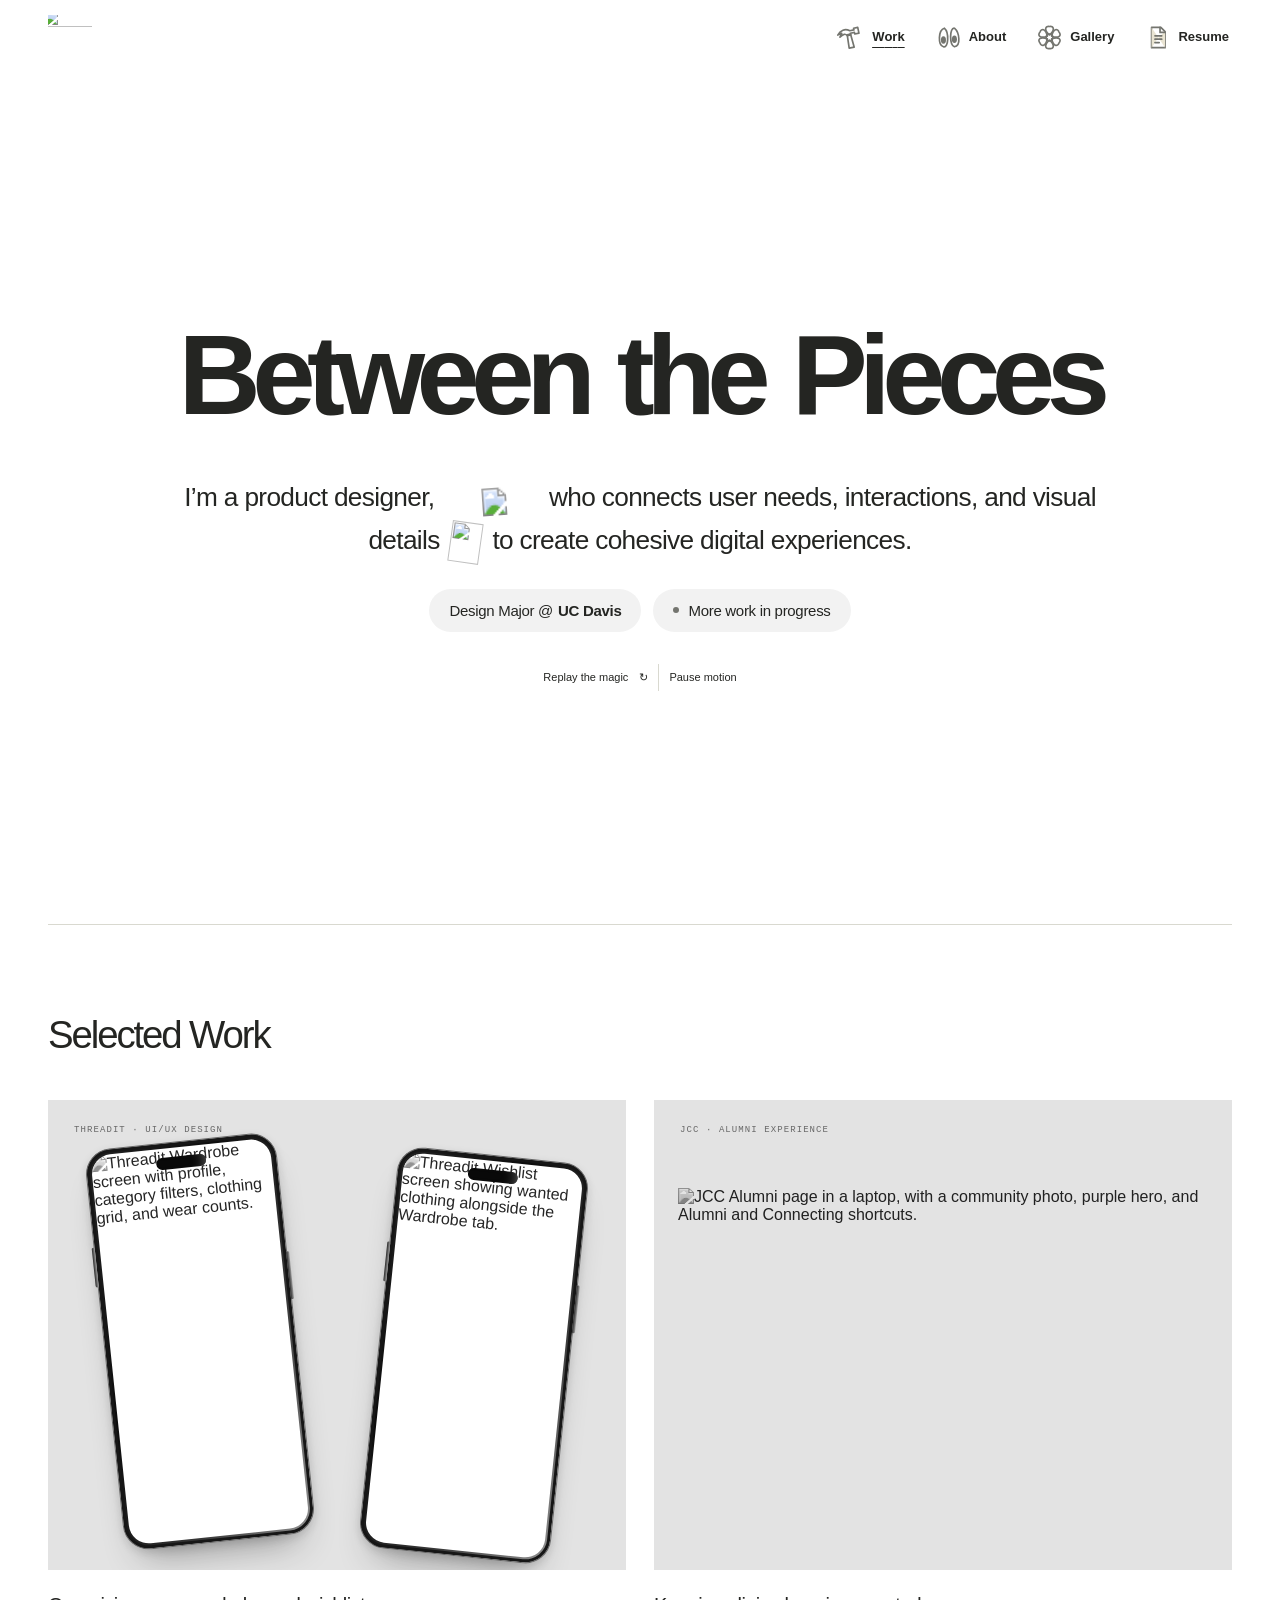
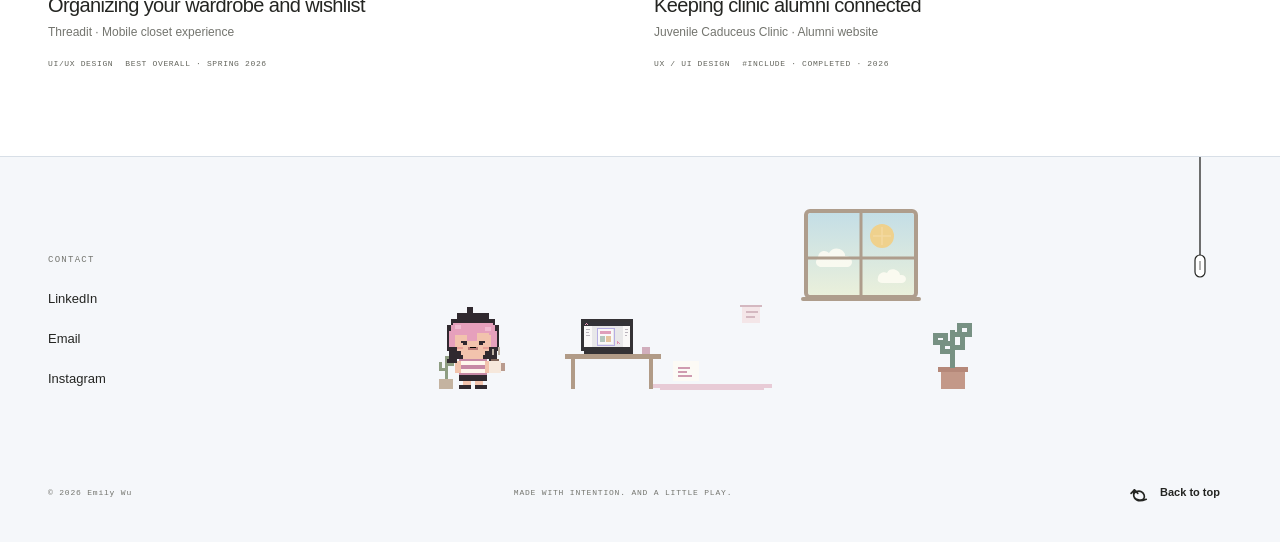
==== commit 409b1598: "Refine hero with realistic pen, interactive lightbulb, and cooler footer" ====
--- a/index.html
+++ b/index.html
@@ -1,25 +1,43 @@
 <!doctype html>
 <html lang="en">
 <head>
+  <link rel="canonical" href="https://www.emilywu.website/">
+  <meta property="og:type" content="website">
+  <meta property="og:site_name" content="Emily Wu">
+  <meta property="og:title" content="Emily Wu · Product Design Portfolio">
+  <meta property="og:description" content="Emily Wu’s UI/UX portfolio — Between the Pieces, a playful exploration of thoughtful digital experiences.">
+  <meta property="og:url" content="https://www.emilywu.website/">
+  <meta property="og:image" content="https://www.emilywu.website/assets/emily-wu-logo.jpg?v=logo-share-1">
+  <meta property="og:image:secure_url" content="https://www.emilywu.website/assets/emily-wu-logo.jpg?v=logo-share-1">
+  <meta property="og:image:type" content="image/jpeg">
+  <meta property="og:image:width" content="1150">
+  <meta property="og:image:height" content="1077">
+  <meta property="og:image:alt" content="Emily Wu’s black calligraphy logo on a light background">
+  <meta name="twitter:card" content="summary">
+  <meta name="twitter:title" content="Emily Wu · Product Design Portfolio">
+  <meta name="twitter:description" content="Emily Wu’s UI/UX portfolio — Between the Pieces, a playful exploration of thoughtful digital experiences.">
+  <meta name="twitter:image" content="https://www.emilywu.website/assets/emily-wu-logo.jpg?v=logo-share-1">
+  <meta name="twitter:image:alt" content="Emily Wu’s calligraphy logo">
+
   <meta charset="utf-8">
   <meta name="viewport" content="width=device-width, initial-scale=1">
   <meta name="description" content="Emily Wu’s UI/UX portfolio — Between the Pieces, a playful exploration of thoughtful digital experiences.">
   <title>Emily Wu · Product Design Portfolio</title>
-  <link rel="stylesheet" href="style.css?v=lift-pencil-17">
+  <link rel="stylesheet" href="style.css?v=realistic-hero-18">
   <link rel="stylesheet" href="threadit.css?v=blue-medal-23">
   <link rel="stylesheet" href="jcc.css?v=native-prototype-8">
-<link rel="icon" href="assets/emily-wu-logo.jpg" type="image/jpeg"><link rel="stylesheet" href="footer.css?v=studio-window-8"><link rel="stylesheet" href="theme.css?v=paper-wall-5"><script src="theme.js"></script><link rel="stylesheet" href="nav-interactions.css?v=hamburger-9"></head>
+<link rel="icon" href="assets/emily-wu-logo.jpg" type="image/jpeg"><link rel="stylesheet" href="footer.css?v=cool-studio-9"><link rel="stylesheet" href="theme.css?v=paper-wall-5"><script src="theme.js"></script><link rel="stylesheet" href="nav-interactions.css?v=hamburger-9"></head>
 <body data-page="home">
   <div class="page-entry" aria-hidden="true"><div class="page-entry-screen"></div></div>
   <a class="skip-link" href="#main">Skip to content</a>
   <header class="site-header">
     <a class="identity" href="./#top" aria-label="Emily Wu, home"><span class="identity-mark" aria-hidden="true"><img src="assets/emily-wu-logo.jpg" alt="" width="1150" height="1077"></span></a>
-    <nav aria-label="Main navigation"><a href="./#work" aria-current="page">Work</a><a href="about.html">About</a><a href="gallery.html">Gallery</a><a href="resume.html">Resume</a></nav>
+    <nav aria-label="Main navigation"><a href="./#work" aria-current="page">Work</a><a href="about.html">About</a><a href="gallery.html">Gallery</a><a href="Emily_Wu_UX_Resume.pdf" target="_blank" rel="noopener">Resume</a></nav>
   </header>
   <main id="main">
     <section class="hero" id="top" aria-labelledby="hero-title">
       <h1 id="hero-title" aria-label="Between the Pieces"><span id="words" class="words"></span></h1>
-      <p class="hero-subtitle">I’m a <strong>product designer,</strong> <button class="pencil-button" id="pick-up-pencil" type="button" aria-label="Click to switch ink; drag to place the pencil" title="Click to switch ink; drag to place the pencil"><svg class="hero-inline-art hero-pen" viewBox="0 0 86 28" aria-hidden="true"><path data-pencil-body d="M7 17 17 8 72 8 79 11 79 16 17 20Z" fill="#c8859b" stroke="currentColor" stroke-width="1.4"/><path d="m7 17 10-9 1 12Z" fill="#ece1c5" stroke="currentColor" stroke-width="1.4"/><path d="m7 17 4-4 1 5Z" fill="currentColor"/><path d="M24 9v10M67 9v8M30 11h31M73 8v9" fill="none" stroke="currentColor" stroke-width="1.2"/></svg></button> who connects user needs, interactions, and visual details <svg class="hero-inline-art hero-sparkles" viewBox="0 0 42 36" aria-hidden="true"><path d="m15 2 3 11 10 4-10 4-3 12-3-12-10-4 10-4Z" fill="#e2dce5" stroke="currentColor" stroke-width="1"/><path d="m33 4 1.5 5 4.5 2-4.5 2-1.5 5-1.5-5-4.5-2 4.5-2Z" fill="#d1d7cd"/><path d="m33 25 1 3 3 1-3 1-1 3-1-3-3-1 3-1Z" fill="currentColor"/></svg> to create cohesive digital experiences.</p>
+      <p class="hero-subtitle">I’m a <strong>product designer,</strong> <button class="pencil-button" id="pick-up-pencil" type="button" aria-label="Click to switch ink; drag to place the pencil" title="Click to switch ink; drag to place the pencil"><svg class="hero-inline-art hero-pen" viewBox="0 0 86 28" aria-hidden="true"><image data-pencil-body href="assets/hero/realistic-pen.png" x="5" y="3" width="81" height="27"/></svg></button> who connects user needs, interactions, and visual details <button class="hero-lightbulb-button" type="button" aria-label="Turn the lightbulb off" aria-pressed="true"><img class="hero-inline-art hero-lightbulb" src="assets/hero/realistic-lightbulb.png" width="42" height="56" alt="" aria-hidden="true"></button> to create cohesive digital experiences.</p>
       <div class="hero-context" aria-label="Education and current work"><span>Design Major @ <strong>UC Davis</strong></span><span><i aria-hidden="true"></i>More work in progress</span></div>
       <div class="hero-controls"><div><button id="replay" type="button" disabled>Replay the magic <span>↻</span></button><button id="pause" type="button" aria-pressed="false" disabled>Pause motion</button></div></div>
       <p id="status" class="sr-only" role="status">Preparing the letter images.</p>
@@ -34,7 +52,7 @@
   </main>
   <footer class="site-footer"><span>© <span id="year">2026</span> <span data-profile-name>Emily Wu</span></span><span class="footer-signature">MADE WITH INTENTION. AND A LITTLE PLAY.</span><a href="#top">Back to top ↑</a></footer>
   <script src="navigation.js"></script><script src="config.js?v=product-designer-13"></script><script src="app.js?v=full-pause-13"></script><script src="threadit-assets.js?v=item-hero-2"></script><script src="threadit.js?v=quiet-data-8"></script>
-<script src="pencil.js?v=lift-draw-17"></script>
+<script src="pencil.js?v=realistic-pen-18"></script>
 <script src="footer-girl.js?v=studio-window-8"></script>
 <script src="nav-interactions.js?v=hamburger-7"></script></body>
 </html>
--- a/style.css
+++ b/style.css
@@ -340,3 +340,15 @@
 .drawing-tools button:disabled{opacity:.4;cursor:default}
 .drawing-tools[hidden],.drawing-tools button[hidden]{display:none}
 @media(max-width:600px){.drawing-tools{bottom:16px;max-width:calc(100vw - 24px)}}
+
+/* The opening canvas fills the viewport; the work divider begins below the fold. */
+.site-header{border-bottom:0}
+body[data-page=home] .hero{min-height:calc(100svh - var(--header-height,74px) + 24px);padding-block:clamp(70px,12vh,140px)}
+.hero-pen{width:3.4em;height:1.1em}
+.hero-lightbulb{width:1.2em;height:1.55em;object-fit:contain;transform:rotate(8deg);margin-inline:6px}
+
+.hero-lightbulb-button{display:inline-flex;vertical-align:middle;align-items:center;justify-content:center;padding:2px;margin:0 2px;border:0;background:transparent;border-radius:12px;cursor:pointer}
+.hero-lightbulb-button .hero-lightbulb{margin:0;transition:filter .3s ease,opacity .3s ease}
+.hero-lightbulb-button[aria-pressed=false] .hero-lightbulb{filter:grayscale(1) brightness(.8);opacity:.7}
+html[data-theme=night] .hero-lightbulb-button[aria-pressed=true] .hero-lightbulb{filter:drop-shadow(0 0 6px #ffd786b3) drop-shadow(0 0 18px #ffce664d)}
+@media(prefers-reduced-motion:reduce){.hero-lightbulb-button .hero-lightbulb{transition:none}}
--- a/footer.css
+++ b/footer.css
@@ -75,3 +75,7 @@
 @keyframes studio-cloud-drift{to{transform:translateX(5px)}}
 @keyframes studio-stars-glow{to{opacity:.65}}
 @media(prefers-reduced-motion:reduce){.studio-window-day,.studio-window-night{transition:none}}
+
+/* A barely blue studio surface, with the same quiet tint after lights out. */
+html:not([data-theme=night]) .site-footer{background:#f5f7fa;border-top-color:#d8dfe7}
+html[data-theme=night] .site-footer{background:#1a1d24;border-top-color:#3f4652}
--- a/theme.css
+++ b/theme.css
@@ -1,3 +1,7 @@
+/* A white canvas across the light-mode pages and their sticky navigation. */
+:root{--paper:#fff}
+html:not([data-theme=night]),html:not([data-theme=night]) body{background:var(--paper)}
+html:not([data-theme=night]) :is(.site-header,.threadit-nav){background:rgba(255,255,255,.97)}
 /* Page surfaces change with the studio light; project photos and UI keep their colors. */
 html[data-theme=night]{--paper:#1b1c21;--ink:#eee9e4;--muted:#b0a8ae;--line:#444149;--accent:#e6a0bc;color-scheme:dark;background:var(--paper)}
 html[data-theme=night] body{background:var(--paper);color:var(--ink)}
